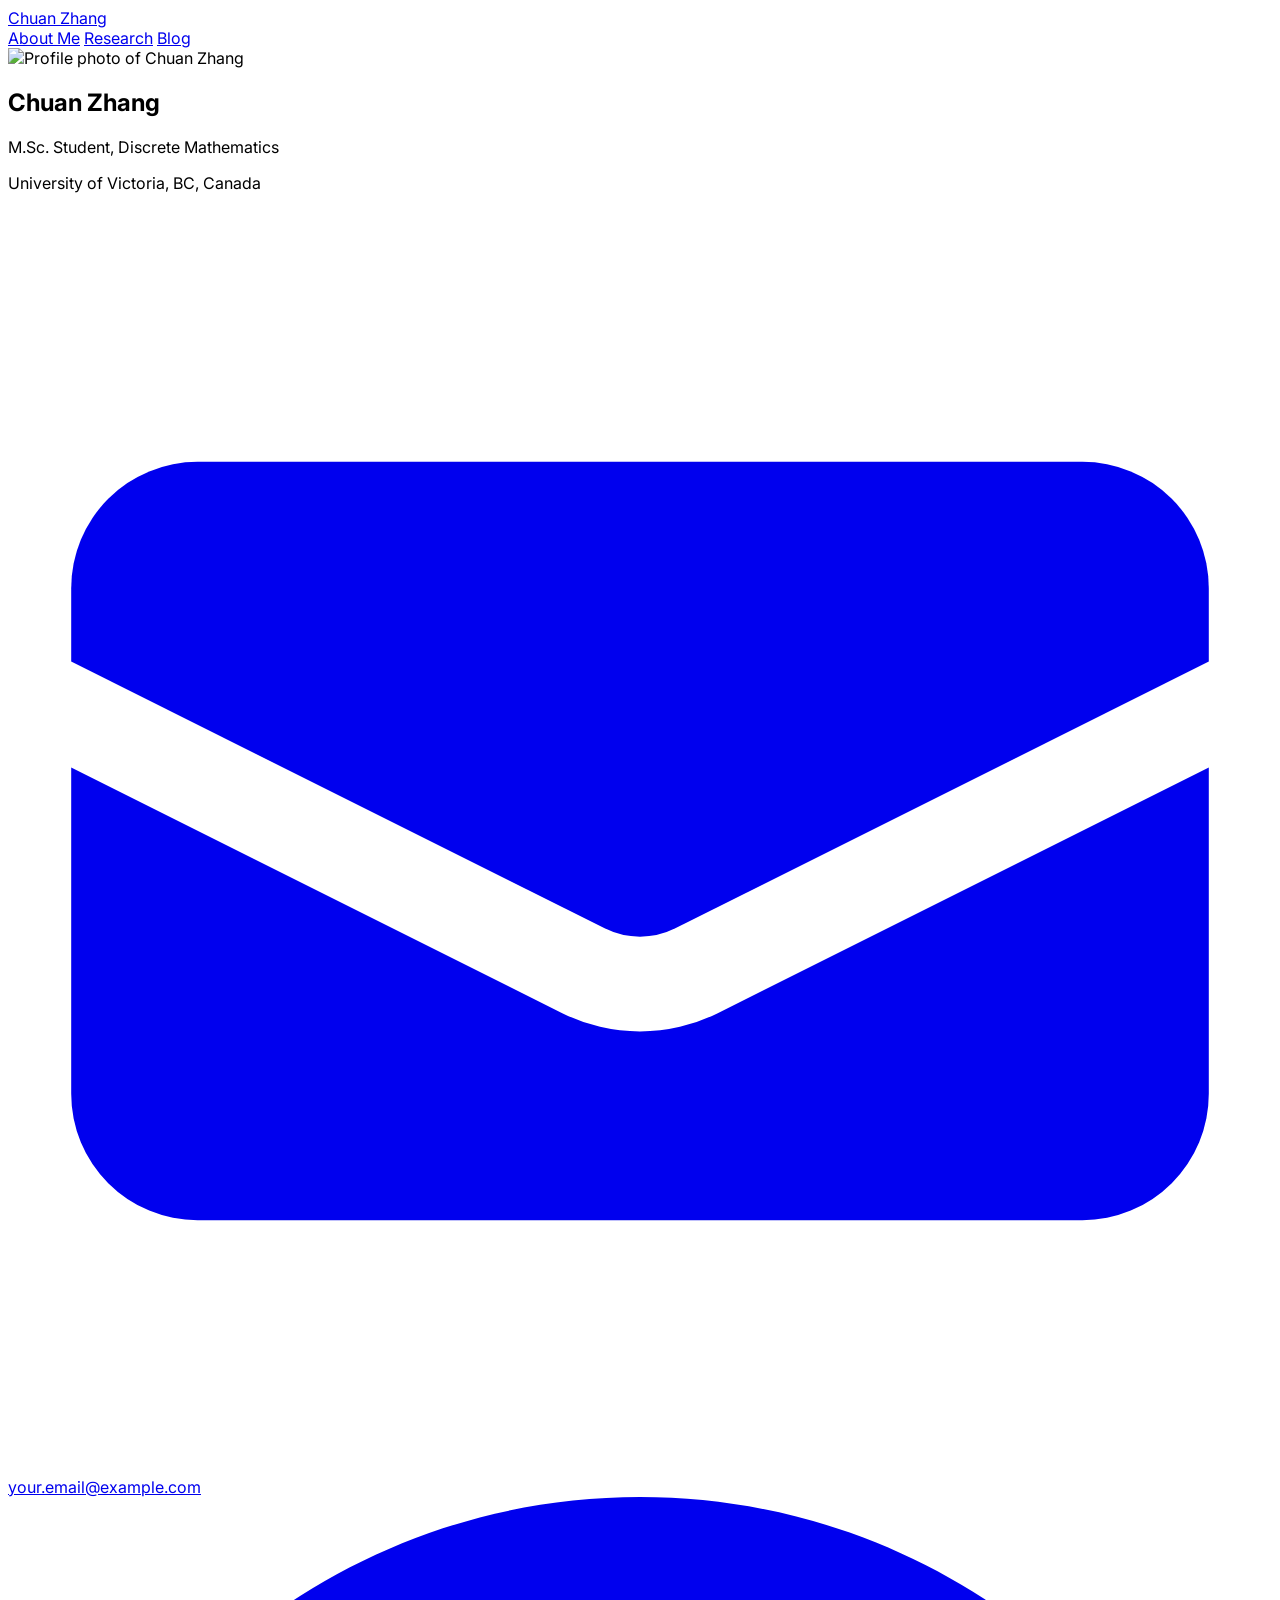
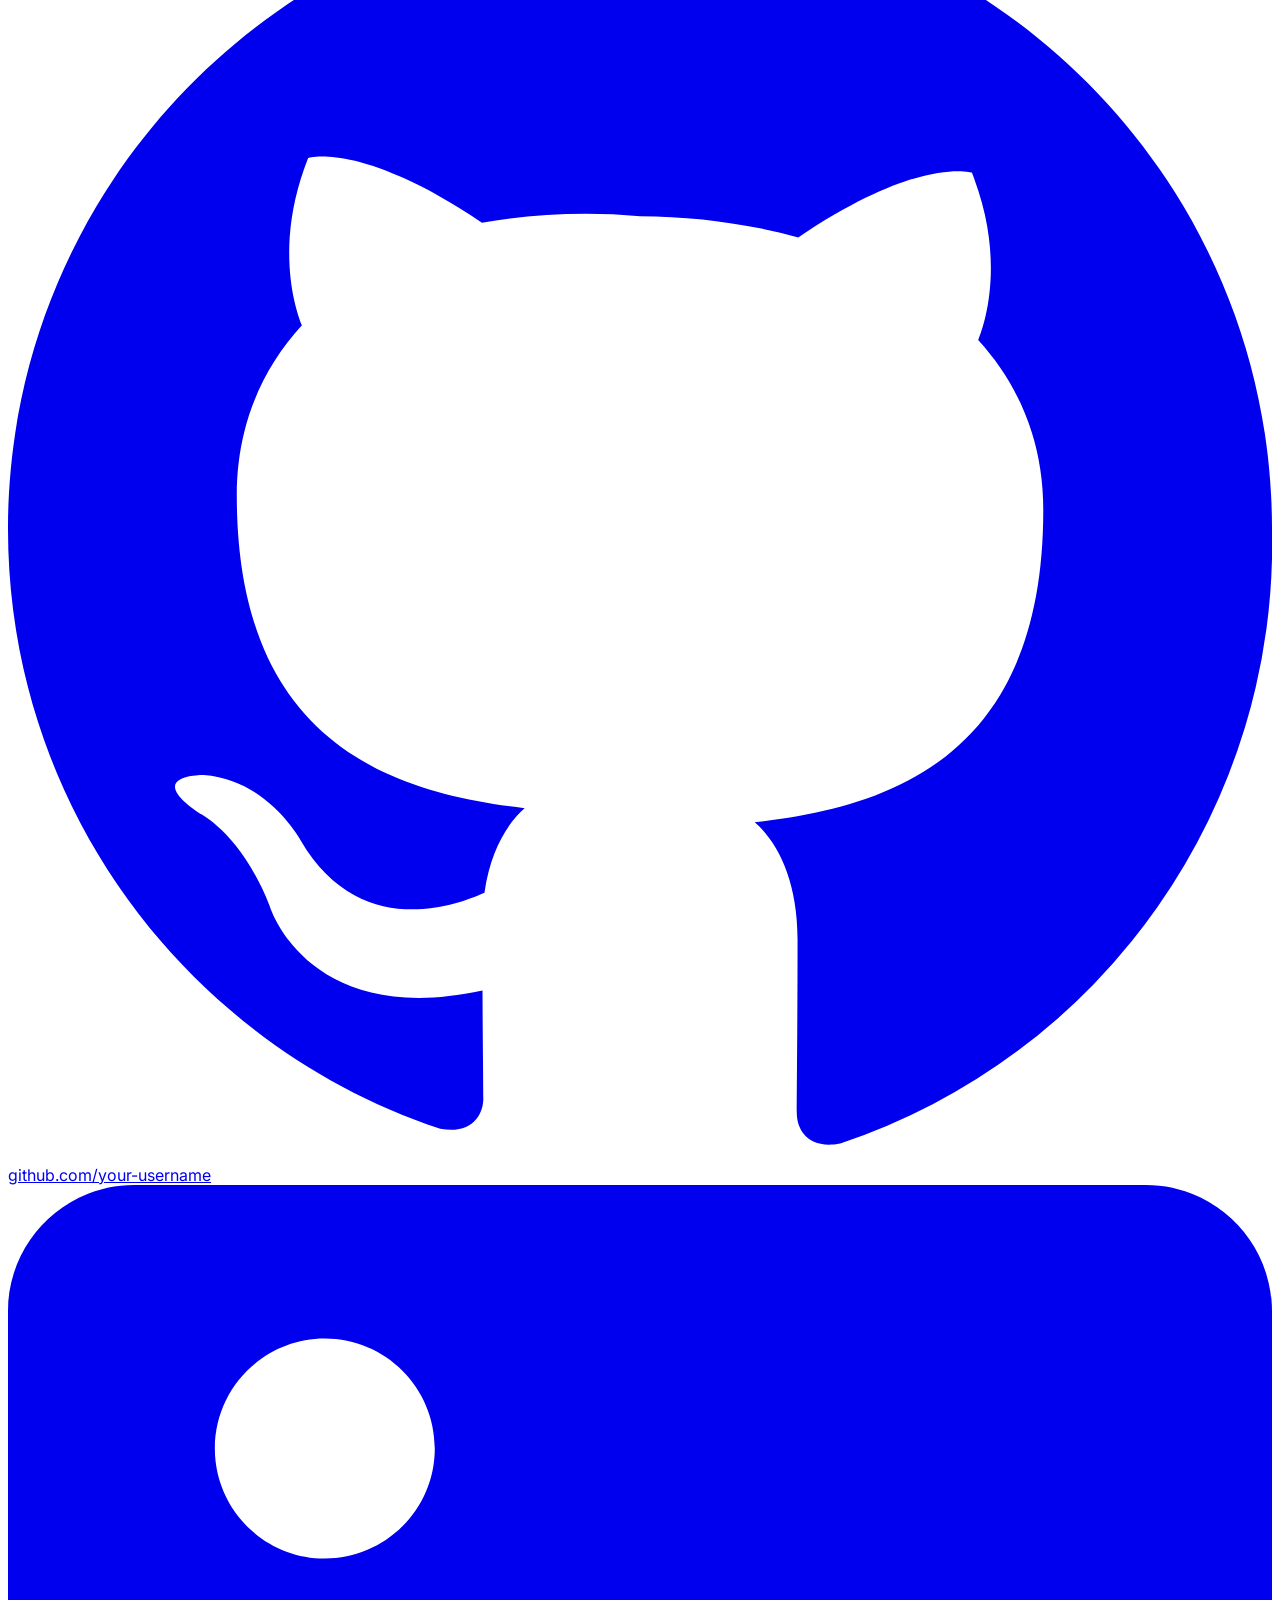
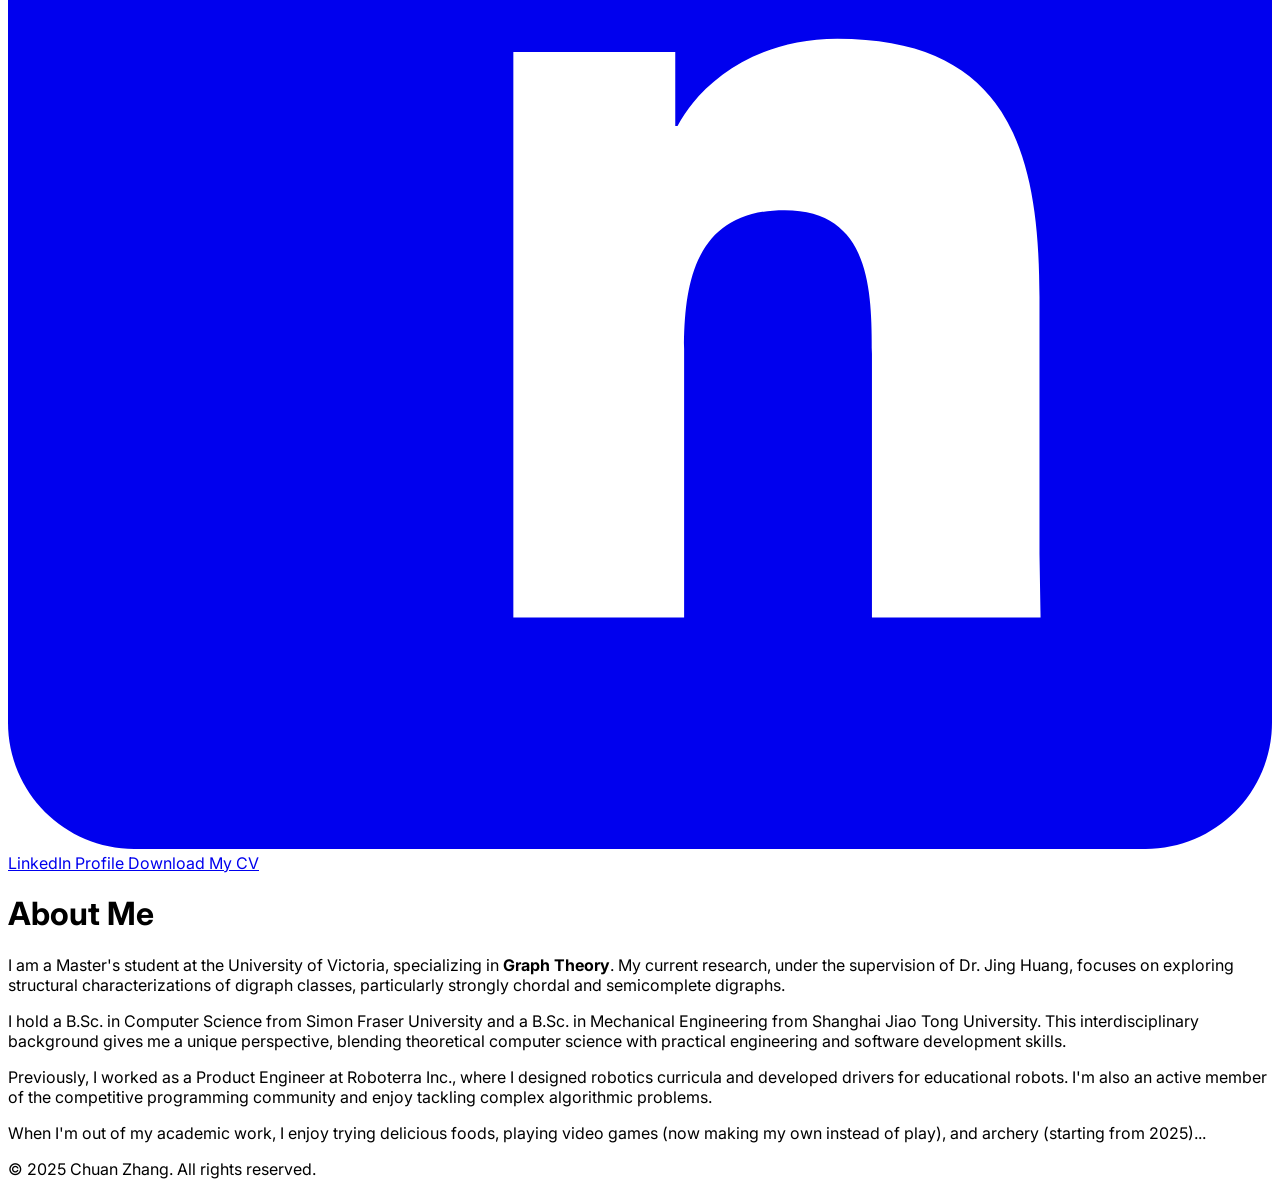
==== index.html @ bf32e19a "modifications" ====
<!DOCTYPE html>
<html lang="en" class="scroll-smooth">
<head>
    <meta charset="UTF-8">
    <meta name="viewport" content="width=device-width, initial-scale=1.0">
    <title>Chuan Zhang - Home</title>
    <script src="https://cdn.tailwindcss.com"></script>
    <link href="https://fonts.googleapis.com/css2?family=Inter:wght@400;500;700&display=swap" rel="stylesheet">
    <style>
        body { font-family: 'Inter', sans-serif; }
    </style>
</head>
<body class="bg-gray-50 text-gray-800">

    <!-- Navigation Bar -->
    <nav class="bg-white/70 backdrop-blur-md sticky top-0 z-50 border-b border-gray-200">
        <div class="max-w-5xl mx-auto px-4 sm:px-6 lg:px-8">
            <div class="flex justify-between items-center h-16">
                <!-- Logo / Name -->
                <div class="flex-shrink-0">
                    <a href="index.html" class="text-2xl font-bold text-gray-900">Chuan Zhang</a>
                </div>
                
                <!-- Desktop Navigation Links -->
                <div class="hidden sm:flex sm:items-center sm:space-x-8">
                    <a href="index.html" class="text-blue-600 border-b-2 border-blue-600 px-1 pt-1 text-sm font-medium" aria-current="page">About Me</a>
                    <a href="research.html" class="text-gray-500 hover:border-gray-300 hover:text-gray-700 border-transparent border-b-2 px-1 pt-1 text-sm font-medium">Research</a>
                    <a href="blog.html" class="text-gray-500 hover:border-gray-300 hover:text-gray-700 border-transparent border-b-2 px-1 pt-1 text-sm font-medium">Blog</a>
                </div>
                
                <!-- Mobile Menu Button (Optional, for simplicity we can hide it) -->
                <!-- <div class="sm:hidden"> ... </div> -->
            </div>
        </div>
    </nav>

    <!-- Main Content -->
    <div class="max-w-5xl mx-auto p-4 sm:p-6 lg:p-8">
        <div class="bg-white shadow-xl rounded-2xl overflow-hidden">
            <div class="md:flex">
                <!-- Left Column: Profile Picture and Contact -->
                <div class="md:w-1/3 bg-gray-50 p-8 border-b md:border-b-0 md:border-r border-gray-200">
                    <div class="flex flex-col items-center text-center">
                        <!-- Profile Image -->
                        <img class_name="rounded-full h-48 w-48 object-cover shadow-md" 
                             src="https://placehold.co/200x200/E2E8F0/A0AEC0?text=Your\nPhoto" 
                             alt="Profile photo of Chuan Zhang">
                        
                        <h2 class="mt-6 text-2xl font-bold text-gray-900">Chuan Zhang</h2>
                        <p class="mt-2 text-sm text-gray-600">M.Sc. Student, Discrete Mathematics</p>
                        <p class="mt-1 text-sm text-gray-500">University of Victoria, BC, Canada</p>

                        <!-- Contact Links with Icons -->
                        <div class="mt-8 space-y-4 w-full">
                            <!-- Email -->
                            <a href="mailto:your.email@example.com" class="group flex items-center justify-center text-sm font-medium text-gray-700 hover:text-blue-600">
                                <svg class="w-5 h-5 text-gray-400 group-hover:text-blue-500 mr-2" xmlns="http://www.w3.org/2000/svg" viewBox="0 0 20 20" fill="currentColor">
                                    <path d="M3 4a2 2 0 00-2 2v1.161l8.441 4.221a1.25 1.25 0 001.118 0L19 7.161V6a2 2 0 00-2-2H3z" />
                                    <path d="M19 8.839l-7.77 3.885a2.75 2.75 0 01-2.46 0L1 8.839V14a2 2 0 002 2h14a2 2 0 002-2V8.839z" />
                                </svg>
                                <span>your.email@example.com</span>
                            </a>
                            <!-- GitHub -->
                            <a href="https://github.com/your-username" target="_blank" rel="noopener noreferrer" class="group flex items-center justify-center text-sm font-medium text-gray-700 hover:text-gray-900">
                                <svg class="w-5 h-5 text-gray-400 group-hover:text-gray-800 mr-2" xmlns="http://www.w3.org/2000/svg" viewBox="0 0 20 20" fill="currentColor">
                                  <path fill-rule="evenodd" d="M10 0C4.477 0 0 4.477 0 10c0 4.418 2.865 8.165 6.839 9.49.5.092.682-.217.682-.483 0-.237-.009-.868-.013-1.703-2.782.605-3.369-1.343-3.369-1.343-.454-1.155-1.11-1.462-1.11-1.462-.908-.62.069-.608.069-.608 1.003.07 1.531 1.032 1.531 1.032.892 1.53 2.341 1.088 2.91.832.092-.647.35-1.088.636-1.338-2.22-.253-4.555-1.11-4.555-4.951 0-1.093.39-1.988 1.031-2.688-.103-.253-.446-1.272.098-2.65 0 0 .84-.27 2.75 1.026A9.564 9.564 0 0110 5.05c.85.004 1.705.115 2.504.337 1.909-1.296 2.747-1.026 2.747-1.026.546 1.378.202 2.398.1 2.65.64.7 1.03 1.595 1.03 2.688 0 3.85-2.339 4.695-4.566 4.942.359.308.678.92.678 1.853 0 1.338-.012 2.419-.012 2.747 0 .268.18.58.688.482A10.001 10.001 0 0020 10c0-5.523-4.477-10-10-10z" clip-rule="evenodd" />
                                </svg>
                                <span>github.com/your-username</span>
                            </a>
                            <!-- LinkedIn -->
                            <a href="https://linkedin.com/in/your-profile" target="_blank" rel="noopener noreferrer" class="group flex items-center justify-center text-sm font-medium text-gray-700 hover:text-blue-700">
                                <svg class="w-5 h-5 text-gray-400 group-hover:text-blue-600 mr-2" xmlns="http://www.w3.org/2000/svg" viewBox="0 0 20 20" fill="currentColor">
                                  <path d="M16.338 16.338H13.67V12.16c0-.99-.018-2.268-1.38-2.268-1.38 0-1.592 1.078-1.592 2.196v4.25H7.996V7.39h2.562v1.17h.036c.355-.675 1.227-1.38 2.527-1.38 2.7 0 3.2 1.778 3.2 4.09v4.068zM5.013 5.91c-.96 0-1.74-.78-1.74-1.74s.78-1.74 1.74-1.74 1.74.78 1.74 1.74-.78 1.74-1.74 1.74zM6.338 7.39H3.688v8.948h2.65V7.39zM18 0H2C.895 0 0 .895 0 2v16c0 1.105.895 2 2 2h16c1.105 0 2-.895 2-2V2c0-1.105-.895-2-2-2z" />
                                </svg>
                                <span>LinkedIn Profile</span>
                            </a>

                            <!-- CV Download Button -->
                            <a href="Zhang_Chuan_CV.pdf" download="Zhang_Chuan_CV.pdf" class="!mt-10 inline-block w-full text-center px-6 py-3 border border-transparent text-sm font-medium rounded-lg text-white bg-blue-600 hover:bg-blue-700 shadow-sm focus:outline-none focus:ring-2 focus:ring-offset-2 focus:ring-blue-500">
                                Download My CV
                            </a>
                        </div>
                    </div>
                </div>

                <!-- Right Column: About Me -->
                <div class="md:w-2/3 p-8">
                    <h1 class="text-3xl font-bold tracking-tight text-gray-900">About Me</h1>
                    <p class="mt-6 text-base text-gray-700 leading-relaxed">
                        I am a Master's student at the University of Victoria, specializing in <b>Graph Theory</b>. My current research, under the supervision of Dr. Jing Huang, focuses on exploring structural characterizations of digraph classes, particularly strongly chordal and semicomplete digraphs.
                    </p>
                    <p class="mt-4 text-base text-gray-700 leading-relaxed">
                        I hold a B.Sc. in Computer Science from Simon Fraser University and a B.Sc. in Mechanical Engineering from Shanghai Jiao Tong University. This interdisciplinary background gives me a unique perspective, blending theoretical computer science with practical engineering and software development skills.
                    </p>
                    <p class="mt-4 text-base text-gray-700 leading-relaxed">
                        Previously, I worked as a Product Engineer at Roboterra Inc., where I designed robotics curricula and developed drivers for educational robots. I'm also an active member of the competitive programming community and enjoy tackling complex algorithmic problems.
                    </p>
                    <p class="mt-4 text-base text-gray-700 leading-relaxed">
                        When I'm out of my academic work, I enjoy trying delicious foods, playing video games (now making my own instead of play), and archery (starting from 2025)...
                    </p>
                </div>
            </div>
        </div>
    </div>

    <!-- Footer -->
    <footer class="mt-12 pb-12">
        <div class="max-w-5xl mx-auto px-4 sm:px-6 lg:px-8 text-center">
            <p class="text-sm text-gray-500">
                &copy; 2025 Chuan Zhang. All rights reserved.
            </p>
        </div>
    </footer>

</body>
</html>
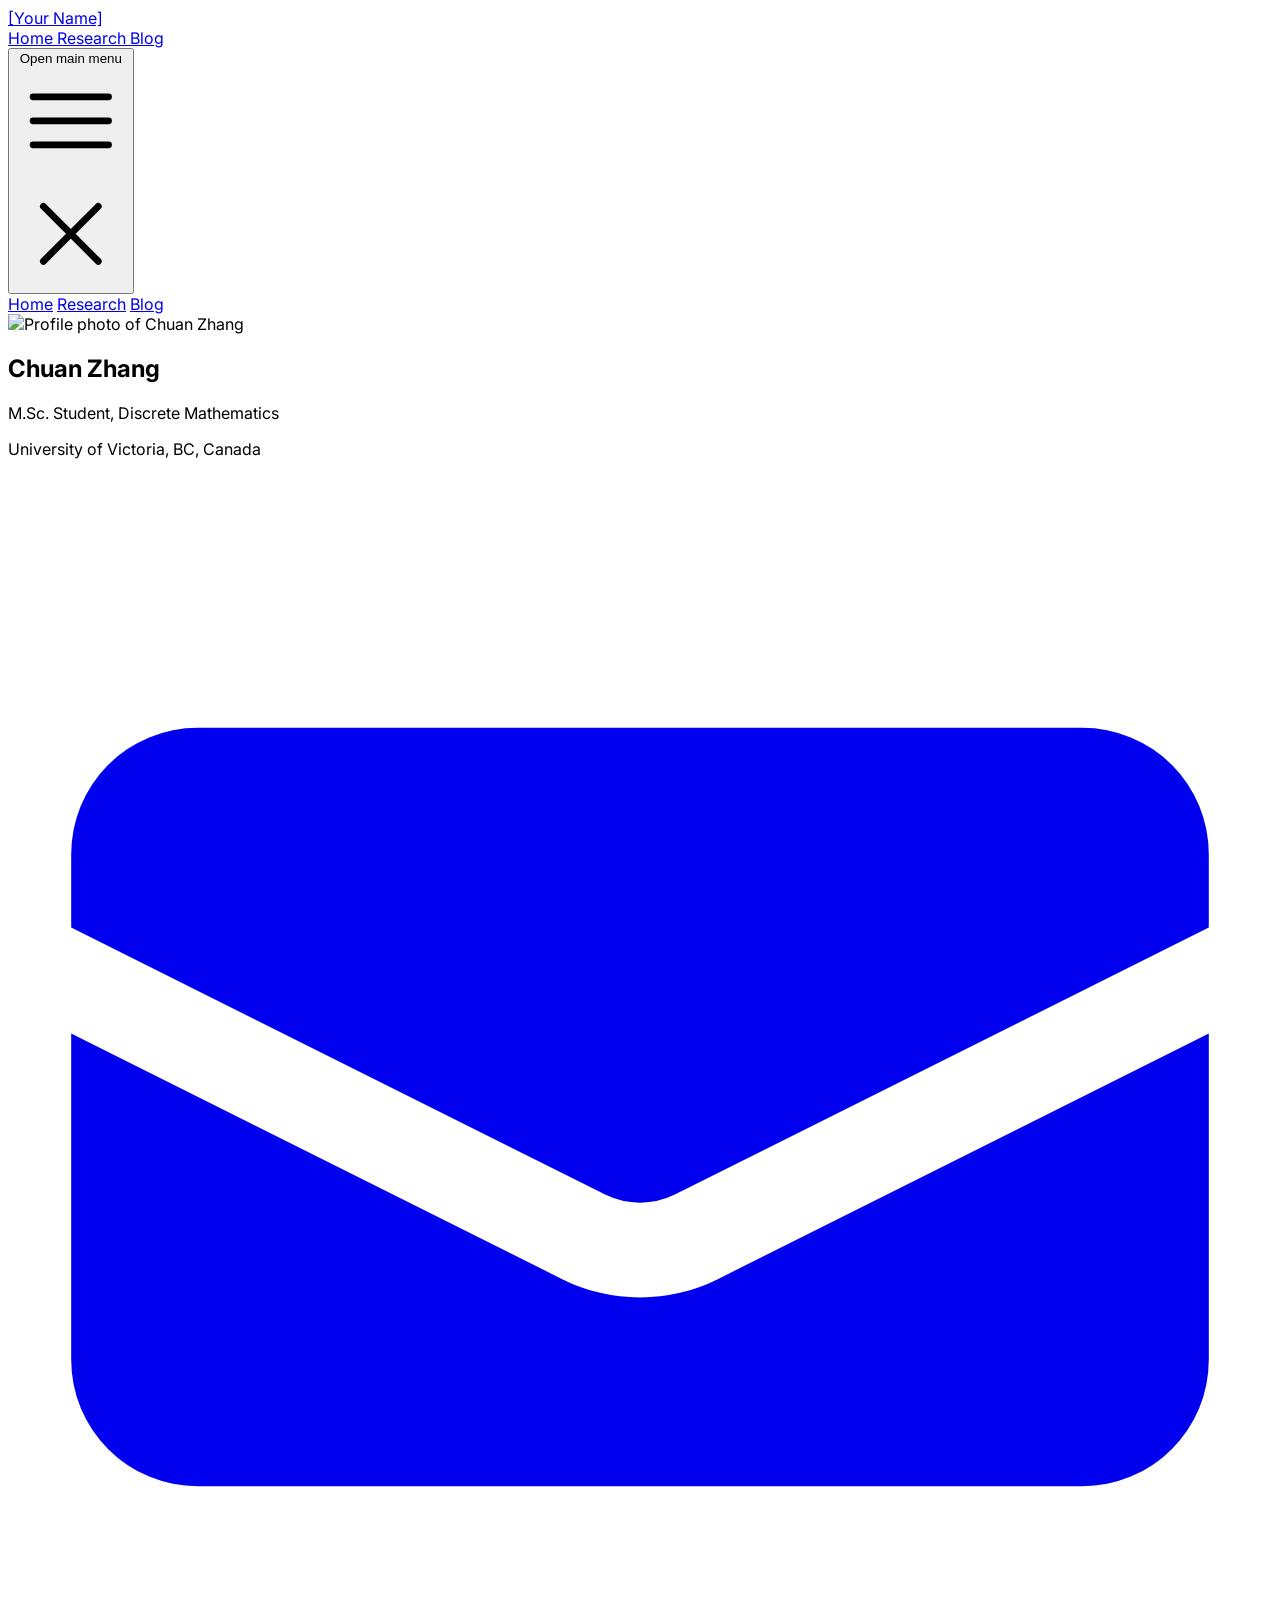
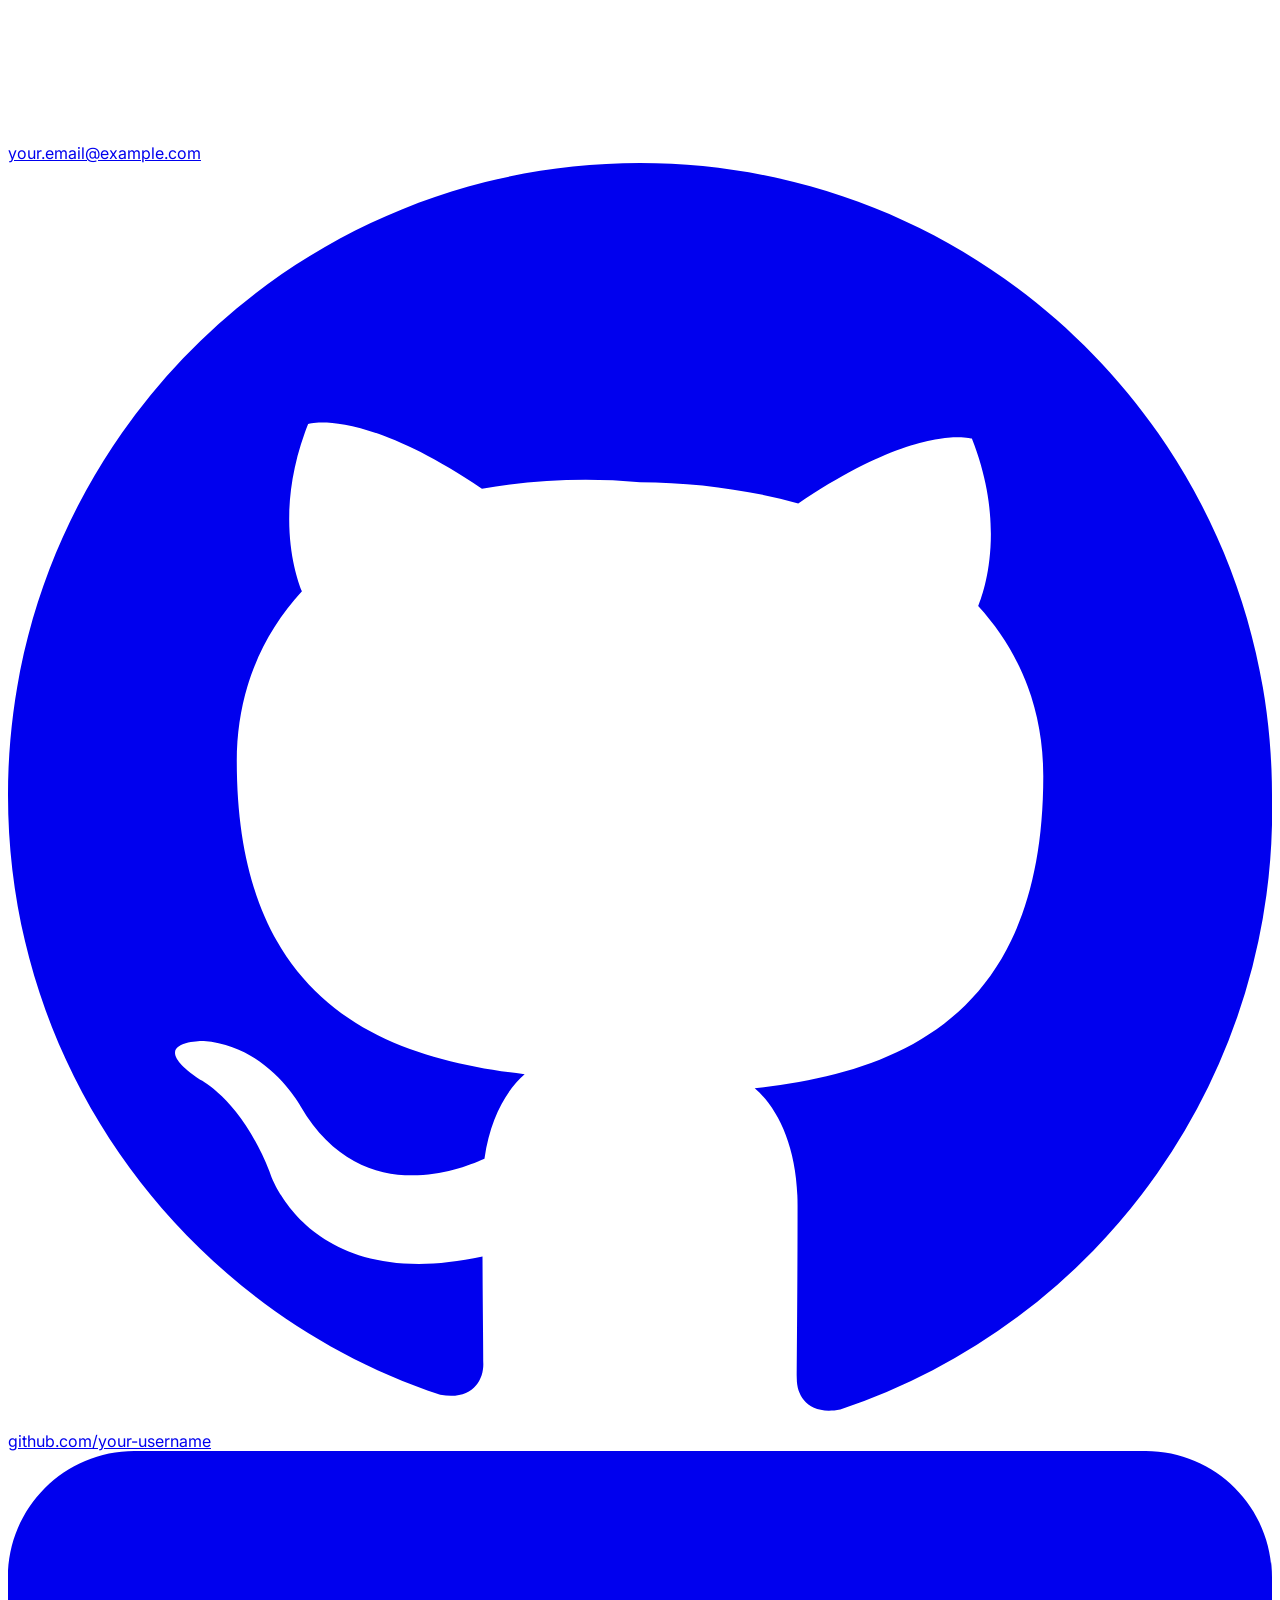
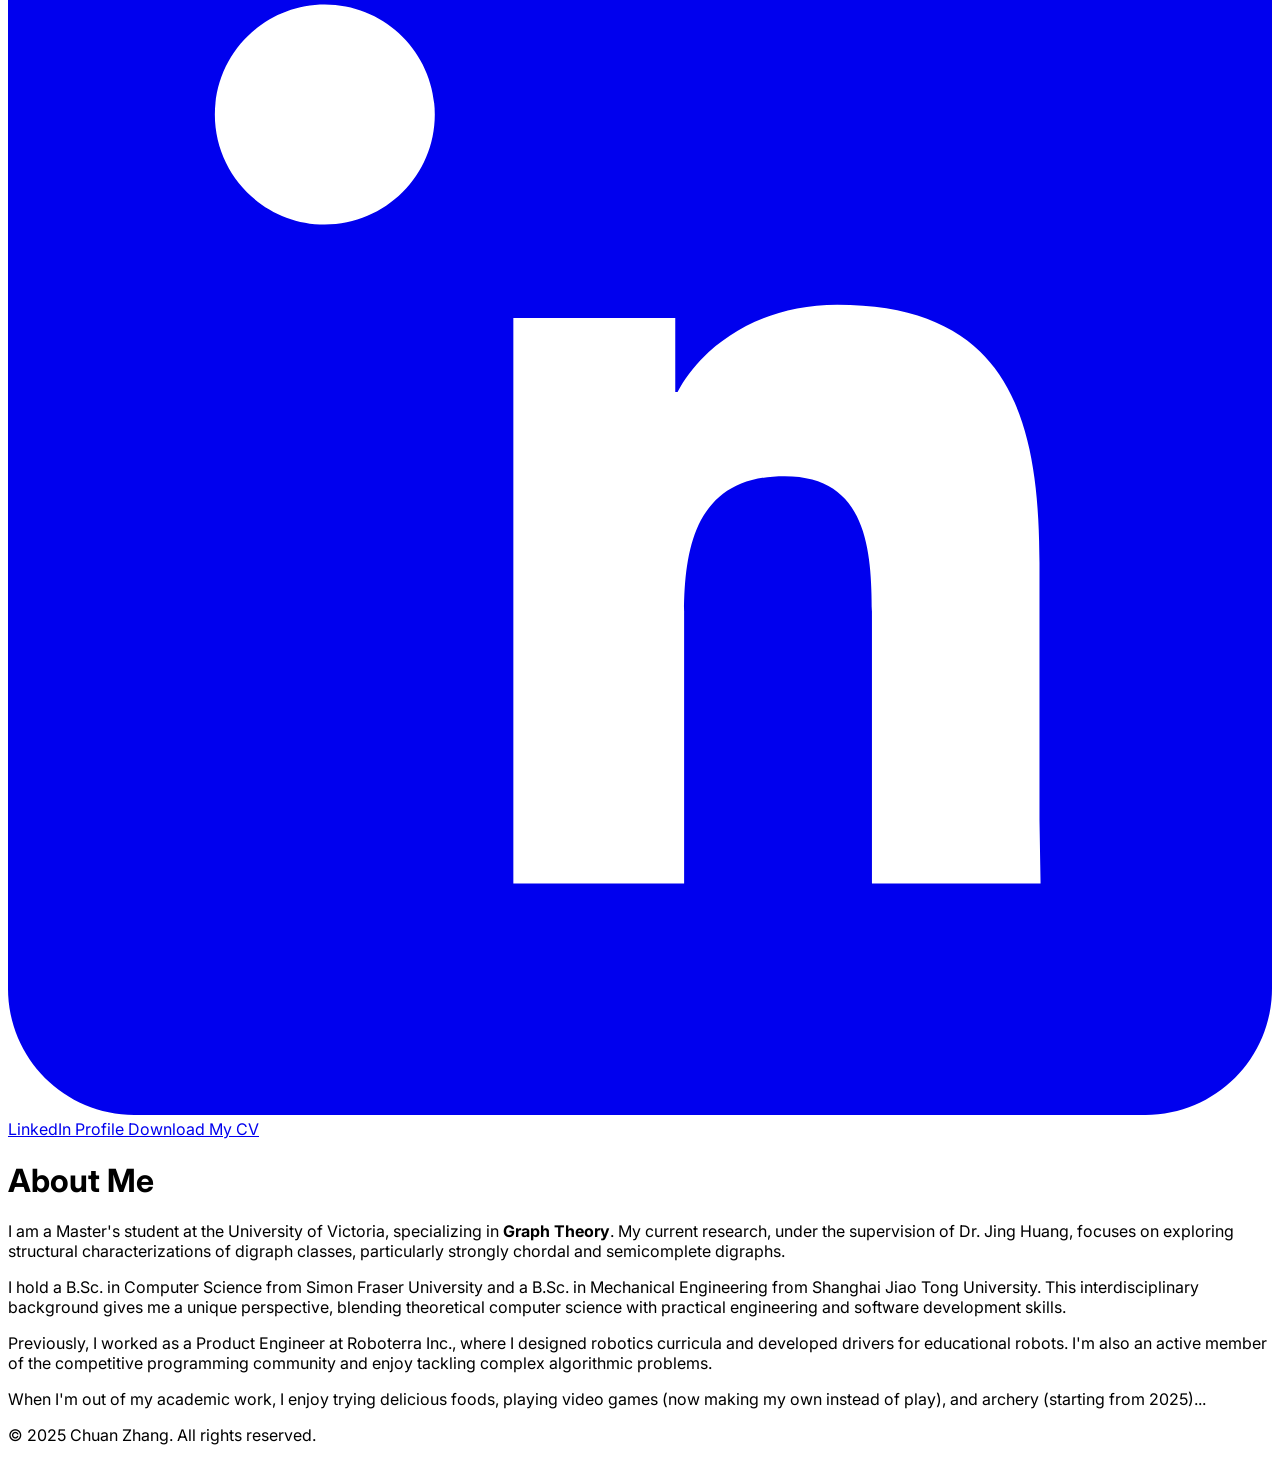
==== commit 62a1d45a: "Supporting mobil." ====
--- a/index.html
+++ b/index.html
@@ -12,105 +12,155 @@
 </head>
 <body class="bg-gray-50 text-gray-800">
 
-    <!-- Navigation Bar -->
-    <nav class="bg-white/70 backdrop-blur-md sticky top-0 z-50 border-b border-gray-200">
-        <div class="max-w-5xl mx-auto px-4 sm:px-6 lg:px-8">
-            <div class="flex justify-between items-center h-16">
-                <!-- Logo / Name -->
-                <div class="flex-shrink-0">
-                    <a href="index.html" class="text-2xl font-bold text-gray-900">Chuan Zhang</a>
+    <div class="flex flex-col min-h-screen">
+        <!-- 导航栏 Navigation Bar -->
+        <nav class="bg-white/90 backdrop-blur-md shadow-sm fixed w-full z-10">
+            <div class="max-w-5xl mx-auto px-4 sm:px-6 lg:px-8">
+                <div class="flex justify-between h-16">
+                    <!-- Left: Brand -->
+                    <div class="flex-shrink-0 flex items-center">
+                        <a href="index.html" class="text-2xl font-bold text-gray-900">[Your Name]</a>
+                    </div>
+                    
+                    <!-- Right: Desktop Links (Hidden on small screens) -->
+                    <div class="hidden sm:ml-6 sm:flex sm:space-x-8">
+                        <a href="index.html" class="inline-flex items-center px-1 pt-1 border-b-2 border-indigo-500 text-sm font-medium text-gray-900">
+                            Home
+                        </a>
+                        <a href="research.html" class="inline-flex items-center px-1 pt-1 border-b-2 border-transparent text-sm font-medium text-gray-500 hover:text-gray-700 hover:border-gray-300">
+                            Research
+                        </a>
+                        <a href="blog.html" class="inline-flex items-center px-1 pt-1 border-b-2 border-transparent text-sm font-medium text-gray-500 hover:text-gray-700 hover:border-gray-300">
+                            Blog
+                        </a>
+                    </div>
+                    
+                    <!-- Right: Mobile Hamburger Button (Visible on small screens) -->
+                    <div class="sm:hidden flex items-center">
+                        <button id="mobile-menu-button" type="button" class="inline-flex items-center justify-center p-2 rounded-md text-gray-400 hover:text-gray-500 hover:bg-gray-100 focus:outline-none focus:ring-2 focus:ring-inset focus:ring-indigo-500" aria-controls="mobile-menu" aria-expanded="false">
+                            <span class="sr-only">Open main menu</span>
+                            <!-- Icon when menu is closed (Hamburger) -->
+                            <svg id="icon-open" class="block h-6 w-6" xmlns="http://www.w3.org/2000/svg" fill="none" viewBox="0 0 24 24" stroke-width="1.5" stroke="currentColor">
+                                <path stroke-linecap="round" stroke-linejoin="round" d="M3.75 6.75h16.5M3.75 12h16.5m-16.5 5.25h16.5" />
+                            </svg>
+                            <!-- Icon when menu is open (X) -->
+                            <svg id="icon-close" class="hidden h-6 w-6" xmlns="http://www.w3.org/2000/svg" fill="none" viewBox="0 0 24 24" stroke-width="1.5" stroke="currentColor">
+                                <path stroke-linecap="round" stroke-linejoin="round" d="M6 18L18 6M6 6l12 12" />
+                            </svg>
+                        </button>
+                    </div>
                 </div>
-                
-                <!-- Desktop Navigation Links -->
-                <div class="hidden sm:flex sm:items-center sm:space-x-8">
-                    <a href="index.html" class="text-blue-600 border-b-2 border-blue-600 px-1 pt-1 text-sm font-medium" aria-current="page">About Me</a>
-                    <a href="research.html" class="text-gray-500 hover:border-gray-300 hover:text-gray-700 border-transparent border-b-2 px-1 pt-1 text-sm font-medium">Research</a>
-                    <a href="blog.html" class="text-gray-500 hover:border-gray-300 hover:text-gray-700 border-transparent border-b-2 px-1 pt-1 text-sm font-medium">Blog</a>
+            </div>
+
+            <!-- Mobile Menu Dropdown (Hidden by default) -->
+            <div id="mobile-menu" class="hidden sm:hidden">
+                <div class="pt-2 pb-3 space-y-1 px-2">
+                    <a href="index.html" class="block px-3 py-2 rounded-md text-base font-medium bg-indigo-50 border-indigo-500 text-indigo-700">Home</a>
+                    <a href="research.html" class="block px-3 py-2 rounded-md text-base font-medium text-gray-600 hover:bg-gray-50 hover:border-gray-300 hover:text-gray-800">Research</a>
+                    <a href="blog.html" class="block px-3 py-2 rounded-md text-base font-medium text-gray-600 hover:bg-gray-50 hover:border-gray-300 hover:text-gray-800">Blog</a>
                 </div>
-                
-                <!-- Mobile Menu Button (Optional, for simplicity we can hide it) -->
-                <!-- <div class="sm:hidden"> ... </div> -->
             </div>
-        </div>
-    </nav>
+        </nav>
 
-    <!-- Main Content -->
-    <div class="max-w-5xl mx-auto p-4 sm:p-6 lg:p-8">
-        <div class="bg-white shadow-xl rounded-2xl overflow-hidden">
-            <div class="md:flex">
-                <!-- Left Column: Profile Picture and Contact -->
-                <div class="md:w-1/3 bg-gray-50 p-8 border-b md:border-b-0 md:border-r border-gray-200">
-                    <div class="flex flex-col items-center text-center">
-                        <!-- Profile Image -->
-                        <img class_name="rounded-full h-48 w-48 object-cover shadow-md" 
-                             src="https://placehold.co/200x200/E2E8F0/A0AEC0?text=Your\nPhoto" 
-                             alt="Profile photo of Chuan Zhang">
-                        
-                        <h2 class="mt-6 text-2xl font-bold text-gray-900">Chuan Zhang</h2>
-                        <p class="mt-2 text-sm text-gray-600">M.Sc. Student, Discrete Mathematics</p>
-                        <p class="mt-1 text-sm text-gray-500">University of Victoria, BC, Canada</p>
+        <!-- 页面内容 Page Content -->
+        <main class="flex-grow pt-24"> <!-- pt-16 (nav height) + pt-8 (spacing) -->
+            <div class="max-w-5xl mx-auto px-4 sm:px-6 lg:px-8">
 
-                        <!-- Contact Links with Icons -->
-                        <div class="mt-8 space-y-4 w-full">
-                            <!-- Email -->
-                            <a href="mailto:your.email@example.com" class="group flex items-center justify-center text-sm font-medium text-gray-700 hover:text-blue-600">
-                                <svg class="w-5 h-5 text-gray-400 group-hover:text-blue-500 mr-2" xmlns="http://www.w3.org/2000/svg" viewBox="0 0 20 20" fill="currentColor">
-                                    <path d="M3 4a2 2 0 00-2 2v1.161l8.441 4.221a1.25 1.25 0 001.118 0L19 7.161V6a2 2 0 00-2-2H3z" />
-                                    <path d="M19 8.839l-7.77 3.885a2.75 2.75 0 01-2.46 0L1 8.839V14a2 2 0 002 2h14a2 2 0 002-2V8.839z" />
-                                </svg>
-                                <span>your.email@example.com</span>
-                            </a>
-                            <!-- GitHub -->
-                            <a href="https://github.com/your-username" target="_blank" rel="noopener noreferrer" class="group flex items-center justify-center text-sm font-medium text-gray-700 hover:text-gray-900">
-                                <svg class="w-5 h-5 text-gray-400 group-hover:text-gray-800 mr-2" xmlns="http://www.w3.org/2000/svg" viewBox="0 0 20 20" fill="currentColor">
-                                  <path fill-rule="evenodd" d="M10 0C4.477 0 0 4.477 0 10c0 4.418 2.865 8.165 6.839 9.49.5.092.682-.217.682-.483 0-.237-.009-.868-.013-1.703-2.782.605-3.369-1.343-3.369-1.343-.454-1.155-1.11-1.462-1.11-1.462-.908-.62.069-.608.069-.608 1.003.07 1.531 1.032 1.531 1.032.892 1.53 2.341 1.088 2.91.832.092-.647.35-1.088.636-1.338-2.22-.253-4.555-1.11-4.555-4.951 0-1.093.39-1.988 1.031-2.688-.103-.253-.446-1.272.098-2.65 0 0 .84-.27 2.75 1.026A9.564 9.564 0 0110 5.05c.85.004 1.705.115 2.504.337 1.909-1.296 2.747-1.026 2.747-1.026.546 1.378.202 2.398.1 2.65.64.7 1.03 1.595 1.03 2.688 0 3.85-2.339 4.695-4.566 4.942.359.308.678.92.678 1.853 0 1.338-.012 2.419-.012 2.747 0 .268.18.58.688.482A10.001 10.001 0 0020 10c0-5.523-4.477-10-10-10z" clip-rule="evenodd" />
-                                </svg>
-                                <span>github.com/your-username</span>
-                            </a>
-                            <!-- LinkedIn -->
-                            <a href="https://linkedin.com/in/your-profile" target="_blank" rel="noopener noreferrer" class="group flex items-center justify-center text-sm font-medium text-gray-700 hover:text-blue-700">
-                                <svg class="w-5 h-5 text-gray-400 group-hover:text-blue-600 mr-2" xmlns="http://www.w3.org/2000/svg" viewBox="0 0 20 20" fill="currentColor">
-                                  <path d="M16.338 16.338H13.67V12.16c0-.99-.018-2.268-1.38-2.268-1.38 0-1.592 1.078-1.592 2.196v4.25H7.996V7.39h2.562v1.17h.036c.355-.675 1.227-1.38 2.527-1.38 2.7 0 3.2 1.778 3.2 4.09v4.068zM5.013 5.91c-.96 0-1.74-.78-1.74-1.74s.78-1.74 1.74-1.74 1.74.78 1.74 1.74-.78 1.74-1.74 1.74zM6.338 7.39H3.688v8.948h2.65V7.39zM18 0H2C.895 0 0 .895 0 2v16c0 1.105.895 2 2 2h16c1.105 0 2-.895 2-2V2c0-1.105-.895-2-2-2z" />
-                                </svg>
-                                <span>LinkedIn Profile</span>
-                            </a>
+                <div class="bg-white shadow-xl rounded-2xl overflow-hidden">
+                    <div class="md:flex">
+                        <!-- Left Column: Profile Picture and Contact -->
+                        <div class="md:w-1/3 bg-gray-50 p-8 border-b md:border-b-0 md:border-r border-gray-200">
+                            <div class="flex flex-col items-center text-center">
+                                <!-- Profile Image -->
+                                <img class_name="rounded-full h-48 w-48 object-cover shadow-md" 
+                                    src="https://placehold.co/200x200/E2E8F0/A0AEC0?text=Your\nPhoto" 
+                                    alt="Profile photo of Chuan Zhang">
+                                
+                                <h2 class="mt-6 text-2xl font-bold text-gray-900">Chuan Zhang</h2>
+                                <p class="mt-2 text-sm text-gray-600">M.Sc. Student, Discrete Mathematics</p>
+                                <p class="mt-1 text-sm text-gray-500">University of Victoria, BC, Canada</p>
 
-                            <!-- CV Download Button -->
-                            <a href="Zhang_Chuan_CV.pdf" download="Zhang_Chuan_CV.pdf" class="!mt-10 inline-block w-full text-center px-6 py-3 border border-transparent text-sm font-medium rounded-lg text-white bg-blue-600 hover:bg-blue-700 shadow-sm focus:outline-none focus:ring-2 focus:ring-offset-2 focus:ring-blue-500">
-                                Download My CV
-                            </a>
+                                <!-- Contact Links with Icons -->
+                                <div class="mt-8 space-y-4 w-full">
+                                    <!-- Email -->
+                                    <a href="mailto:your.email@example.com" class="group flex items-center justify-center text-sm font-medium text-gray-700 hover:text-blue-600">
+                                        <svg class="w-5 h-5 text-gray-400 group-hover:text-blue-500 mr-2" xmlns="http://www.w3.org/2000/svg" viewBox="0 0 20 20" fill="currentColor">
+                                            <path d="M3 4a2 2 0 00-2 2v1.161l8.441 4.221a1.25 1.25 0 001.118 0L19 7.161V6a2 2 0 00-2-2H3z" />
+                                            <path d="M19 8.839l-7.77 3.885a2.75 2.75 0 01-2.46 0L1 8.839V14a2 2 0 002 2h14a2 2 0 002-2V8.839z" />
+                                        </svg>
+                                        <span>your.email@example.com</span>
+                                    </a>
+                                    <!-- GitHub -->
+                                    <a href="https://github.com/your-username" target="_blank" rel="noopener noreferrer" class="group flex items-center justify-center text-sm font-medium text-gray-700 hover:text-gray-900">
+                                        <svg class="w-5 h-5 text-gray-400 group-hover:text-gray-800 mr-2" xmlns="http://www.w3.org/2000/svg" viewBox="0 0 20 20" fill="currentColor">
+                                        <path fill-rule="evenodd" d="M10 0C4.477 0 0 4.477 0 10c0 4.418 2.865 8.165 6.839 9.49.5.092.682-.217.682-.483 0-.237-.009-.868-.013-1.703-2.782.605-3.369-1.343-3.369-1.343-.454-1.155-1.11-1.462-1.11-1.462-.908-.62.069-.608.069-.608 1.003.07 1.531 1.032 1.531 1.032.892 1.53 2.341 1.088 2.91.832.092-.647.35-1.088.636-1.338-2.22-.253-4.555-1.11-4.555-4.951 0-1.093.39-1.988 1.031-2.688-.103-.253-.446-1.272.098-2.65 0 0 .84-.27 2.75 1.026A9.564 9.564 0 0110 5.05c.85.004 1.705.115 2.504.337 1.909-1.296 2.747-1.026 2.747-1.026.546 1.378.202 2.398.1 2.65.64.7 1.03 1.595 1.03 2.688 0 3.85-2.339 4.695-4.566 4.942.359.308.678.92.678 1.853 0 1.338-.012 2.419-.012 2.747 0 .268.18.58.688.482A10.001 10.001 0 0020 10c0-5.523-4.477-10-10-10z" clip-rule="evenodd" />
+                                        </svg>
+                                        <span>github.com/your-username</span>
+                                    </a>
+                                    <!-- LinkedIn -->
+                                    <a href="https://linkedin.com/in/your-profile" target="_blank" rel="noopener noreferrer" class="group flex items-center justify-center text-sm font-medium text-gray-700 hover:text-blue-700">
+                                        <svg class="w-5 h-5 text-gray-400 group-hover:text-blue-600 mr-2" xmlns="http://www.w3.org/2000/svg" viewBox="0 0 20 20" fill="currentColor">
+                                        <path d="M16.338 16.338H13.67V12.16c0-.99-.018-2.268-1.38-2.268-1.38 0-1.592 1.078-1.592 2.196v4.25H7.996V7.39h2.562v1.17h.036c.355-.675 1.227-1.38 2.527-1.38 2.7 0 3.2 1.778 3.2 4.09v4.068zM5.013 5.91c-.96 0-1.74-.78-1.74-1.74s.78-1.74 1.74-1.74 1.74.78 1.74 1.74-.78 1.74-1.74 1.74zM6.338 7.39H3.688v8.948h2.65V7.39zM18 0H2C.895 0 0 .895 0 2v16c0 1.105.895 2 2 2h16c1.105 0 2-.895 2-2V2c0-1.105-.895-2-2-2z" />
+                                        </svg>
+                                        <span>LinkedIn Profile</span>
+                                    </a>
+
+                                    <!-- CV Download Button -->
+                                    <a href="Zhang_Chuan_CV.pdf" download="Zhang_Chuan_CV.pdf" class="!mt-10 inline-block w-full text-center px-6 py-3 border border-transparent text-sm font-medium rounded-lg text-white bg-blue-600 hover:bg-blue-700 shadow-sm focus:outline-none focus:ring-2 focus:ring-offset-2 focus:ring-blue-500">
+                                        Download My CV
+                                    </a>
+                                </div>
+                            </div>
+                        </div>
+
+                        <!-- Right Column: About Me -->
+                        <div class="md:w-2/3 p-8">
+                            <h1 class="text-3xl font-bold tracking-tight text-gray-900">About Me</h1>
+                            <p class="mt-6 text-base text-gray-700 leading-relaxed">
+                                I am a Master's student at the University of Victoria, specializing in <b>Graph Theory</b>. My current research, under the supervision of Dr. Jing Huang, focuses on exploring structural characterizations of digraph classes, particularly strongly chordal and semicomplete digraphs.
+                            </p>
+                            <p class="mt-4 text-base text-gray-700 leading-relaxed">
+                                I hold a B.Sc. in Computer Science from Simon Fraser University and a B.Sc. in Mechanical Engineering from Shanghai Jiao Tong University. This interdisciplinary background gives me a unique perspective, blending theoretical computer science with practical engineering and software development skills.
+                            </p>
+                            <p class="mt-4 text-base text-gray-700 leading-relaxed">
+                                Previously, I worked as a Product Engineer at Roboterra Inc., where I designed robotics curricula and developed drivers for educational robots. I'm also an active member of the competitive programming community and enjoy tackling complex algorithmic problems.
+                            </p>
+                            <p class="mt-4 text-base text-gray-700 leading-relaxed">
+                                When I'm out of my academic work, I enjoy trying delicious foods, playing video games (now making my own instead of play), and archery (starting from 2025)...
+                            </p>
                         </div>
                     </div>
                 </div>
+            </div>
+        </main>
 
-                <!-- Right Column: About Me -->
-                <div class="md:w-2/3 p-8">
-                    <h1 class="text-3xl font-bold tracking-tight text-gray-900">About Me</h1>
-                    <p class="mt-6 text-base text-gray-700 leading-relaxed">
-                        I am a Master's student at the University of Victoria, specializing in <b>Graph Theory</b>. My current research, under the supervision of Dr. Jing Huang, focuses on exploring structural characterizations of digraph classes, particularly strongly chordal and semicomplete digraphs.
-                    </p>
-                    <p class="mt-4 text-base text-gray-700 leading-relaxed">
-                        I hold a B.Sc. in Computer Science from Simon Fraser University and a B.Sc. in Mechanical Engineering from Shanghai Jiao Tong University. This interdisciplinary background gives me a unique perspective, blending theoretical computer science with practical engineering and software development skills.
-                    </p>
-                    <p class="mt-4 text-base text-gray-700 leading-relaxed">
-                        Previously, I worked as a Product Engineer at Roboterra Inc., where I designed robotics curricula and developed drivers for educational robots. I'm also an active member of the competitive programming community and enjoy tackling complex algorithmic problems.
-                    </p>
-                    <p class="mt-4 text-base text-gray-700 leading-relaxed">
-                        When I'm out of my academic work, I enjoy trying delicious foods, playing video games (now making my own instead of play), and archery (starting from 2025)...
-                    </p>
-                </div>
+        <!-- 页脚 Footer -->
+        <footer class="bg-white border-t border-gray-200 mt-16">
+            <div class="max-w-5xl mx-auto px-4 sm:px-6 lg:px-8 text-center">
+                <p class="text-sm text-gray-500">
+                    &copy; 2025 Chuan Zhang. All rights reserved.
+                </p>
             </div>
-        </div>
+        </footer>
     </div>
 
-    <!-- Footer -->
-    <footer class="mt-12 pb-12">
-        <div class="max-w-5xl mx-auto px-4 sm:px-6 lg:px-8 text-center">
-            <p class="text-sm text-gray-500">
-                &copy; 2025 Chuan Zhang. All rights reserved.
-            </p>
-        </div>
-    </footer>
+    <!-- JavaScript for Mobile Menu Toggle -->
+    <script>
+        document.addEventListener('DOMContentLoaded', () => {
+            const menuButton = document.getElementById('mobile-menu-button');
+            const mobileMenu = document.getElementById('mobile-menu');
+            const iconOpen = document.getElementById('icon-open');
+            const iconClose = document.getElementById('icon-close');
+
+            menuButton.addEventListener('click', () => {
+                const isExpanded = menuButton.getAttribute('aria-expanded') === 'true';
+                menuButton.setAttribute('aria-expanded', !isExpanded);
+                mobileMenu.classList.toggle('hidden');
+                iconOpen.classList.toggle('hidden');
+                iconClose.classList.toggle('hidden');
+            });
+        });
+    </script>
 
 </body>
 </html>
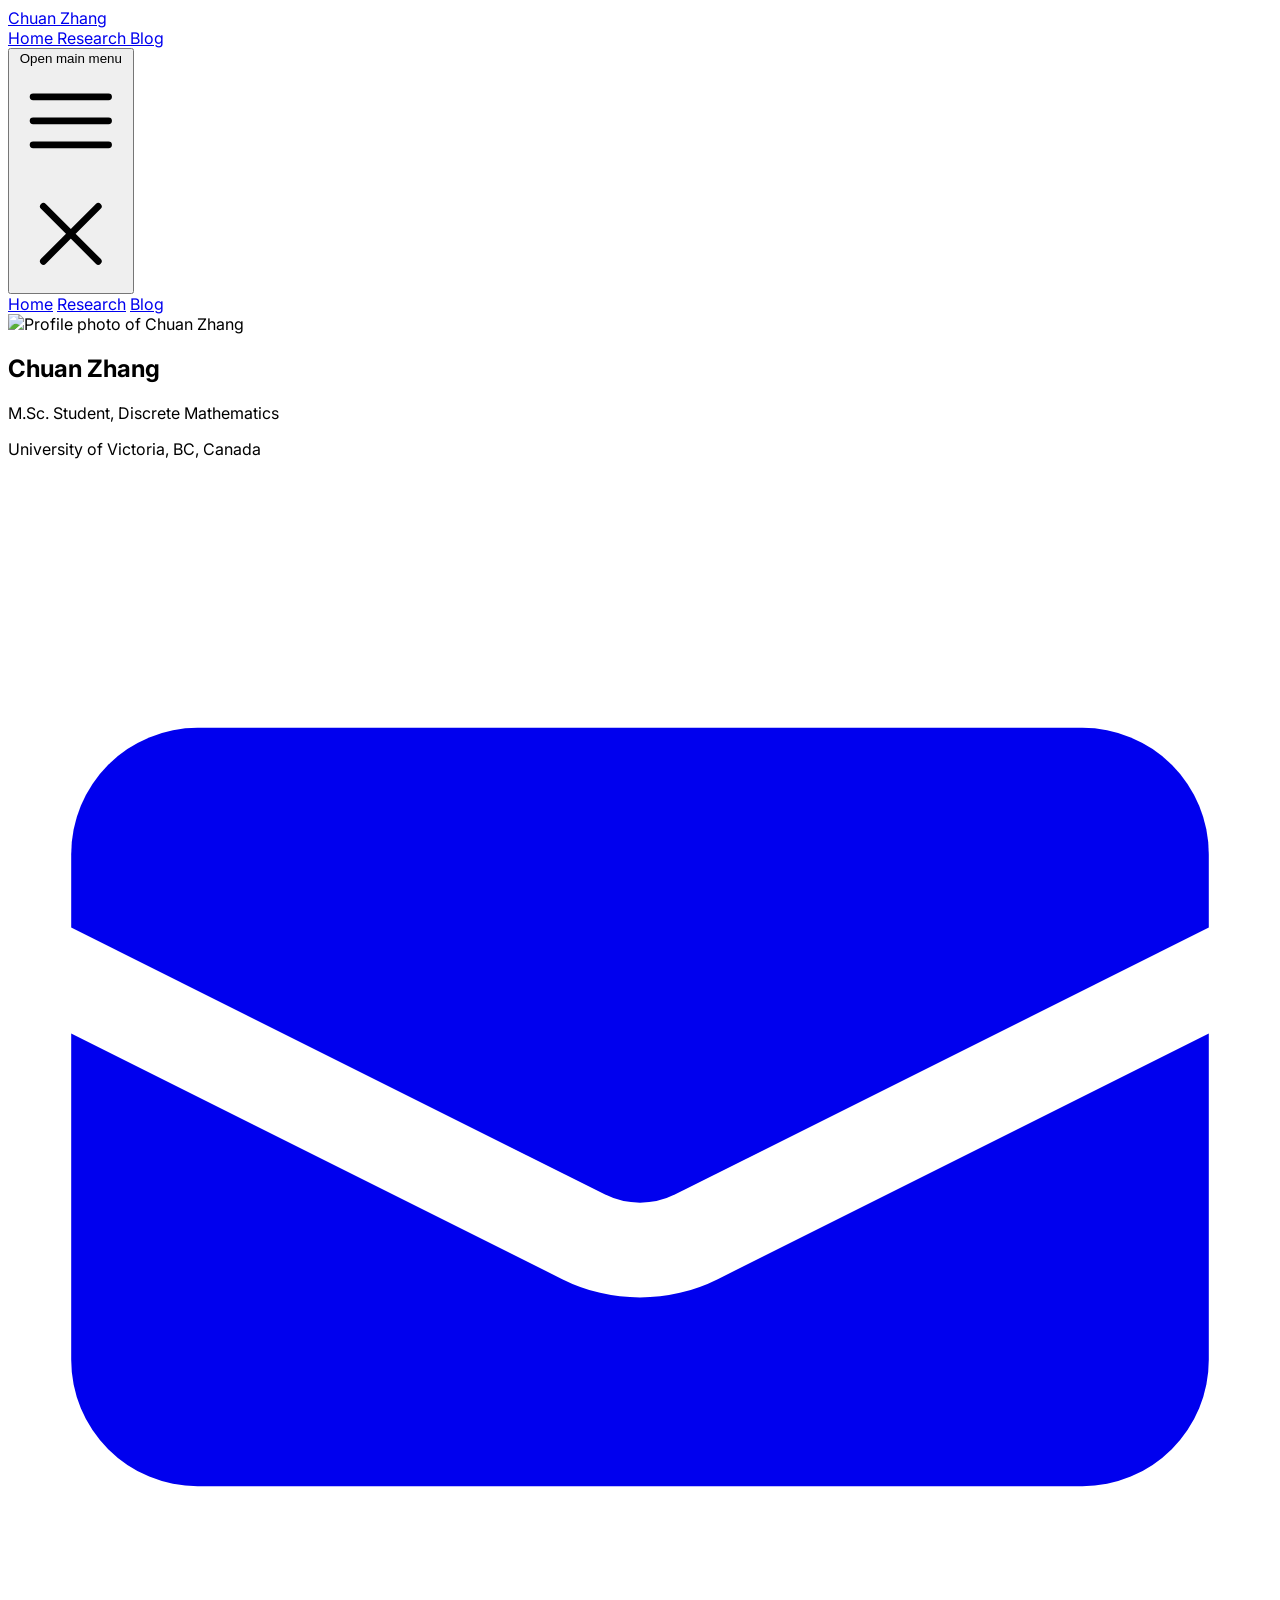
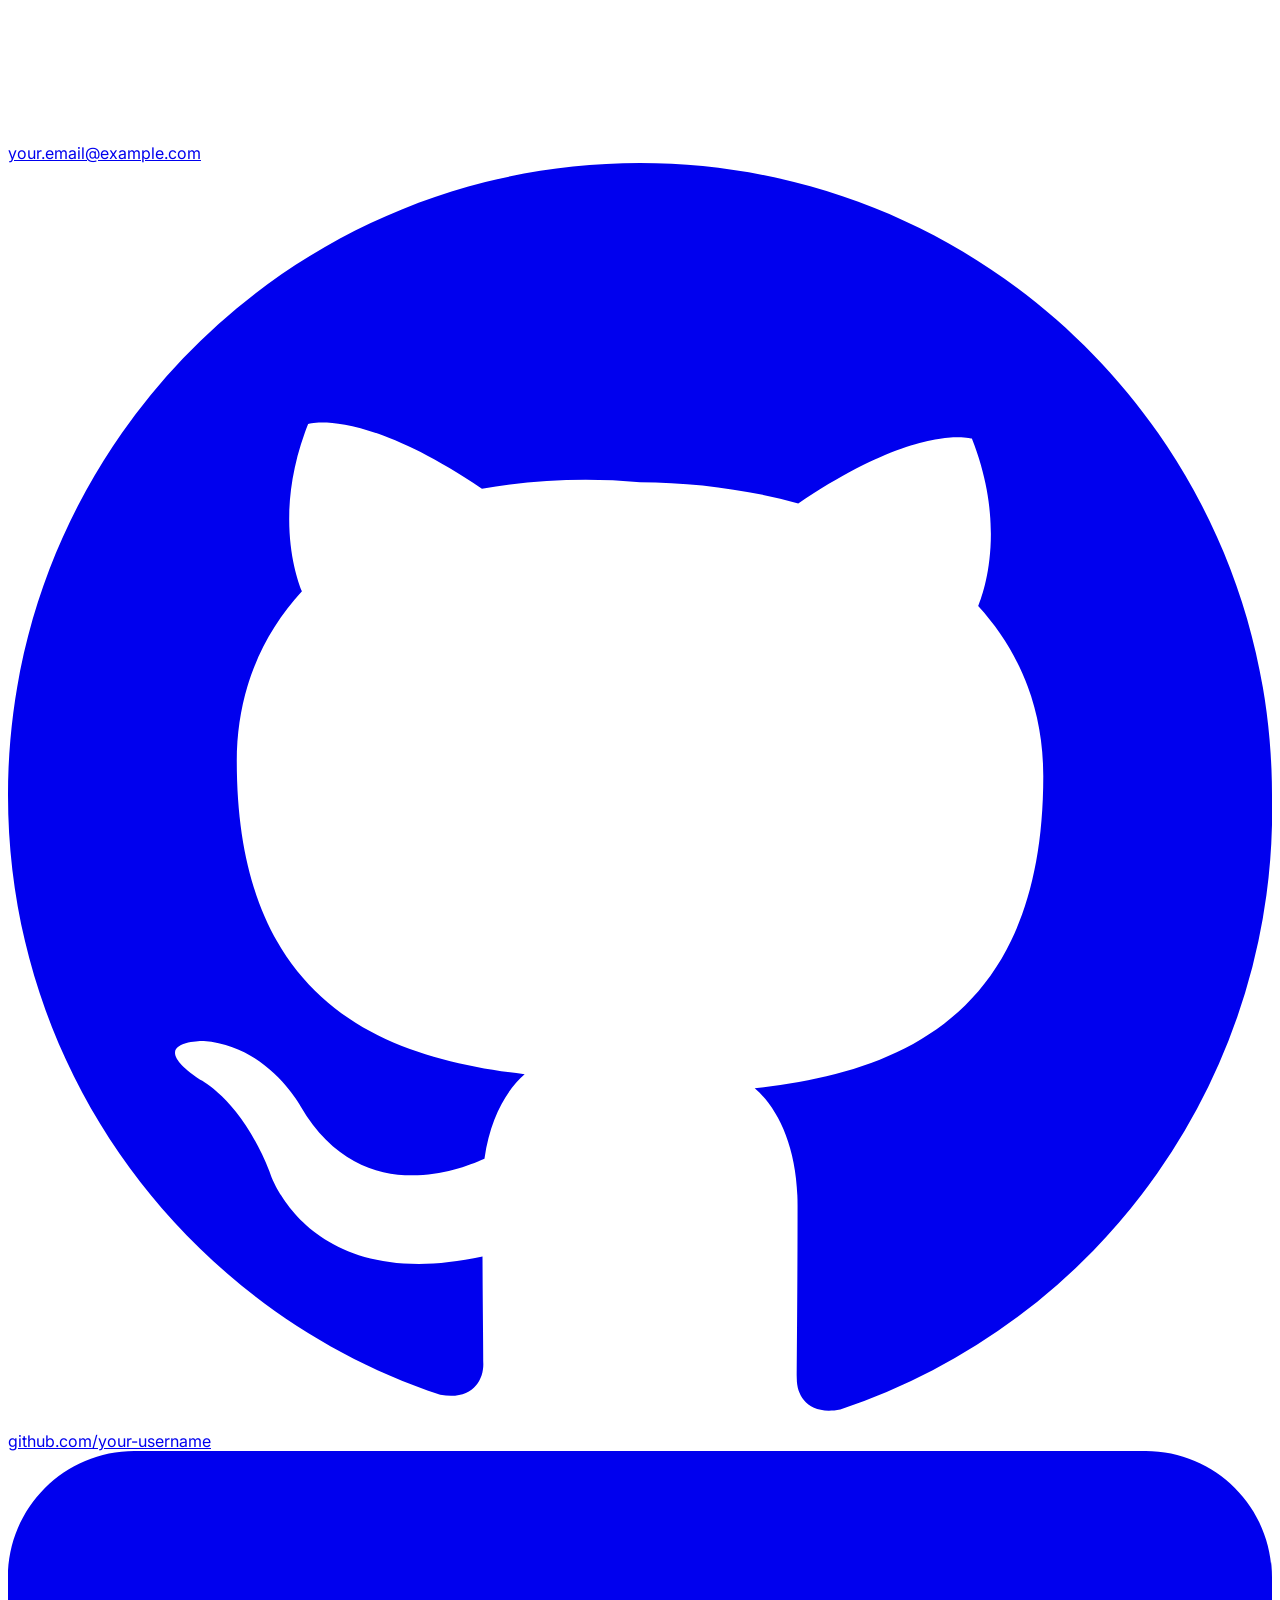
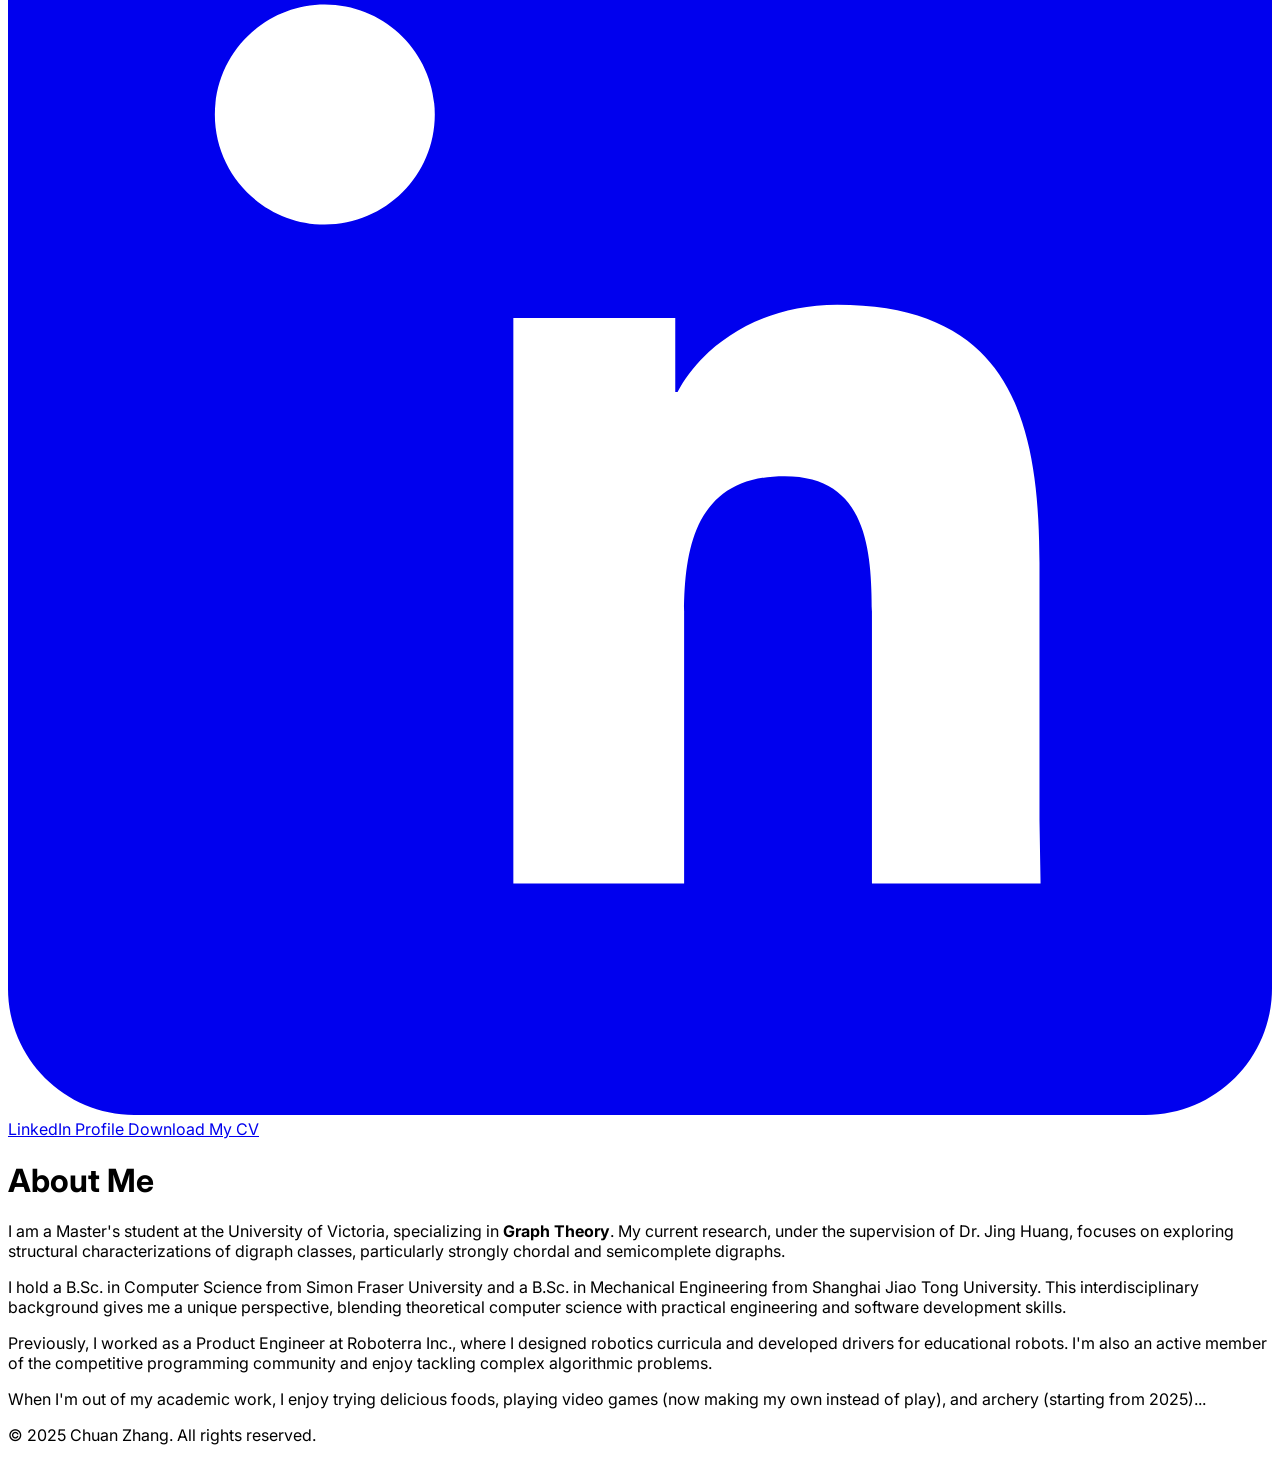
==== commit c2925fec: "Bug fix" ====
--- a/index.html
+++ b/index.html
@@ -19,7 +19,7 @@
                 <div class="flex justify-between h-16">
                     <!-- Left: Brand -->
                     <div class="flex-shrink-0 flex items-center">
-                        <a href="index.html" class="text-2xl font-bold text-gray-900">[Your Name]</a>
+                        <a href="index.html" class="text-2xl font-bold text-gray-900">Chuan Zhang</a>
                     </div>
                     
                     <!-- Right: Desktop Links (Hidden on small screens) -->
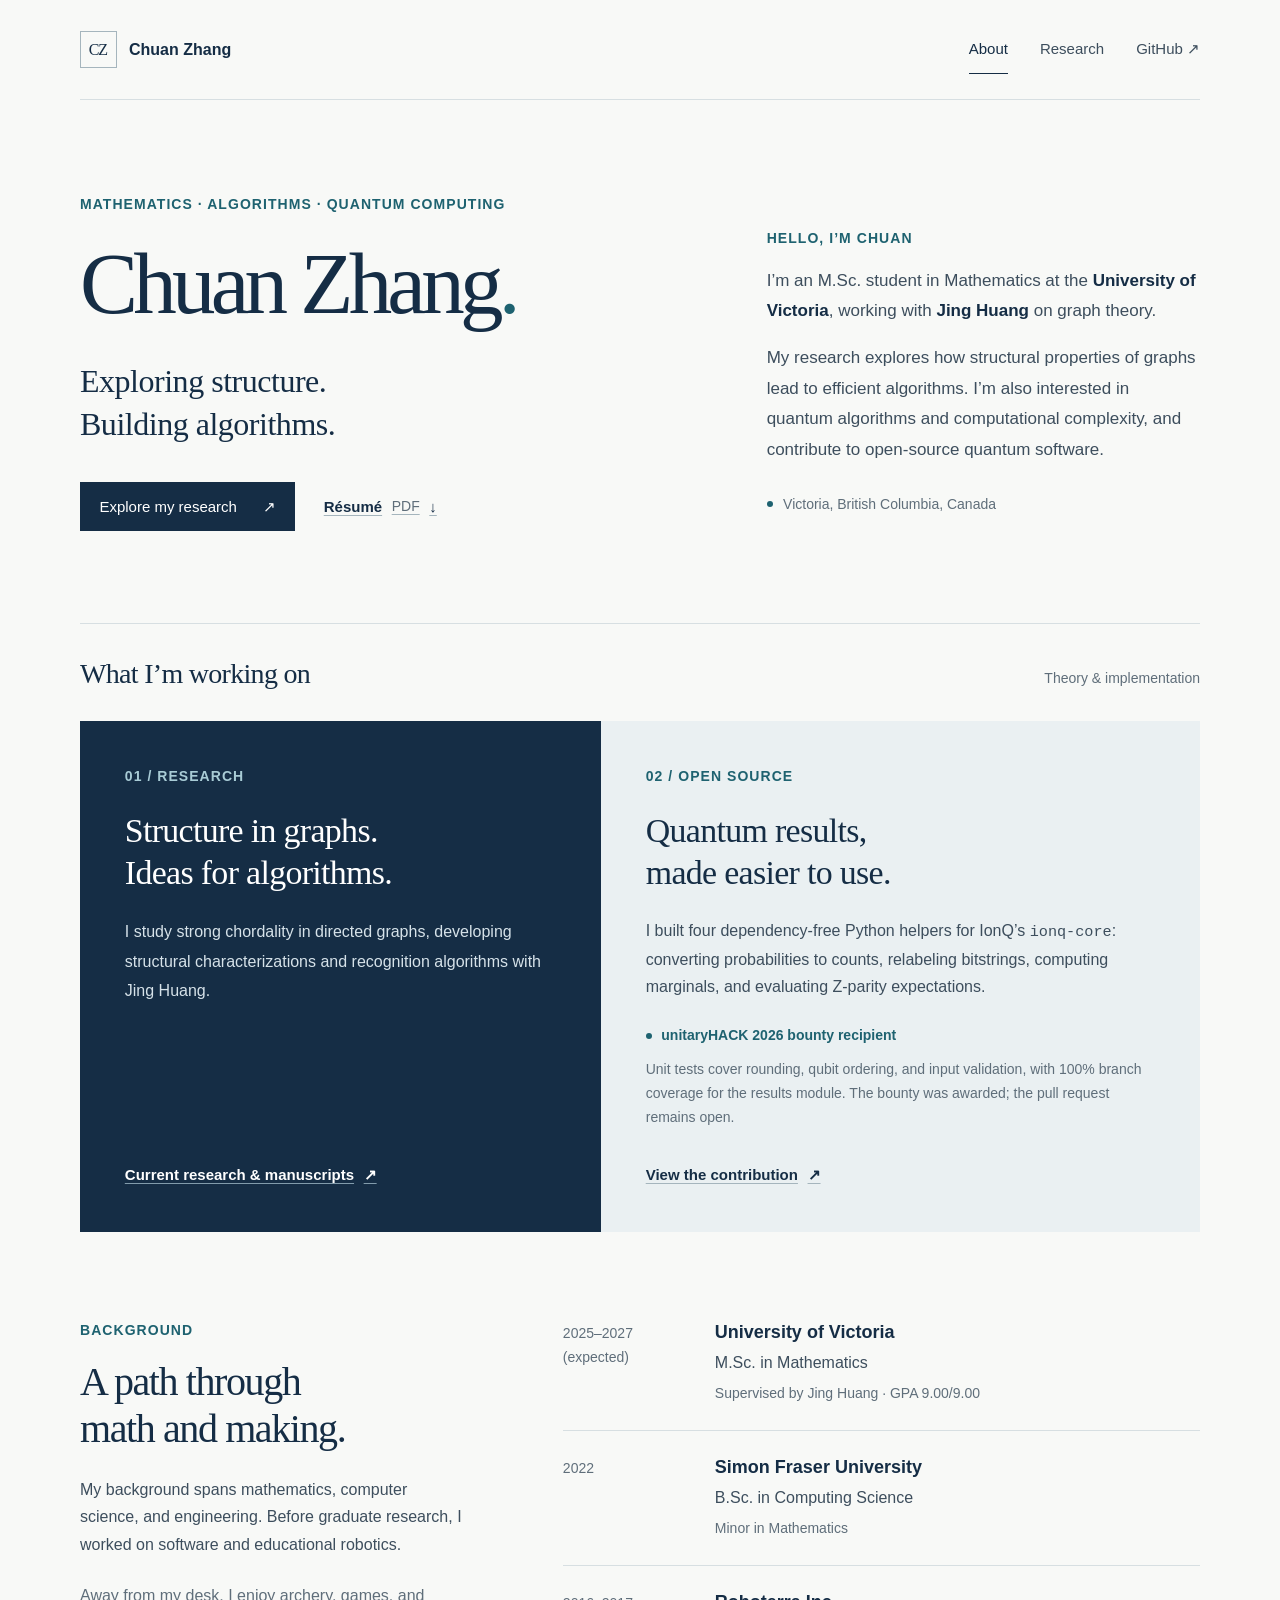
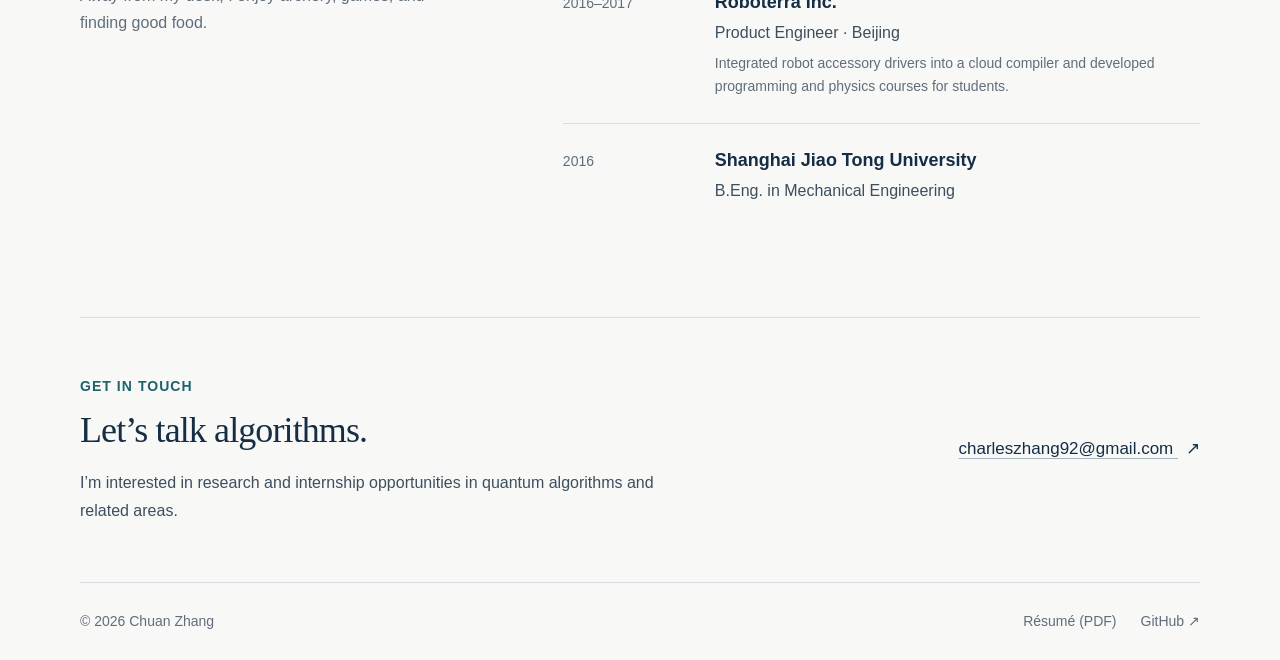
==== commit f24ab03f: "Refresh personal site, update research and résumé, and hide sample blog navigation" ====
--- a/index.html
+++ b/index.html
@@ -1,167 +1,89 @@
-<!DOCTYPE html>
-<html lang="en" class="scroll-smooth">
+<!doctype html>
+<html lang="en">
 <head>
-    <meta charset="UTF-8">
-    <meta name="viewport" content="width=device-width, initial-scale=1.0">
-    <title>Chuan Zhang - Home</title>
-    <script src="https://cdn.tailwindcss.com"></script>
-    <link href="https://fonts.googleapis.com/css2?family=Inter:wght@400;500;700&display=swap" rel="stylesheet">
-    <style>
-        body { font-family: 'Inter', sans-serif; }
-    </style>
+  <meta charset="utf-8">
+  <meta name="viewport" content="width=device-width, initial-scale=1">
+  <meta name="theme-color" content="#152d45">
+  <meta name="description" content="Chuan Zhang — mathematics M.Sc. student at the University of Victoria. Graph theory, algorithms, and open-source quantum software.">
+  <meta property="og:type" content="website">
+  <meta property="og:title" content="Chuan Zhang · Algorithms & Quantum Computing">
+  <meta property="og:description" content="Mathematics at the University of Victoria. Research in graph structure and algorithms, with contributions to open-source quantum software.">
+  <meta property="og:url" content="https://zhangchuan92910.github.io/">
+  <link rel="canonical" href="https://zhangchuan92910.github.io/">
+  <link rel="icon" href="favicon.svg" type="image/svg+xml">
+  <link rel="stylesheet" href="styles.css">
+  <title>Chuan Zhang · Algorithms & Quantum Computing</title>
 </head>
-<body class="bg-gray-50 text-gray-800">
-
-    <div class="flex flex-col min-h-screen">
-        <!-- 导航栏 Navigation Bar -->
-        <nav class="bg-white/90 backdrop-blur-md shadow-sm fixed w-full z-10">
-            <div class="max-w-5xl mx-auto px-4 sm:px-6 lg:px-8">
-                <div class="flex justify-between h-16">
-                    <!-- Left: Brand -->
-                    <div class="flex-shrink-0 flex items-center">
-                        <a href="index.html" class="text-2xl font-bold text-gray-900">Chuan Zhang</a>
-                    </div>
-                    
-                    <!-- Right: Desktop Links (Hidden on small screens) -->
-                    <div class="hidden sm:ml-6 sm:flex sm:space-x-8">
-                        <a href="index.html" class="inline-flex items-center px-1 pt-1 border-b-2 border-indigo-500 text-sm font-medium text-gray-900">
-                            Home
-                        </a>
-                        <a href="research.html" class="inline-flex items-center px-1 pt-1 border-b-2 border-transparent text-sm font-medium text-gray-500 hover:text-gray-700 hover:border-gray-300">
-                            Research
-                        </a>
-                        <a href="blog.html" class="inline-flex items-center px-1 pt-1 border-b-2 border-transparent text-sm font-medium text-gray-500 hover:text-gray-700 hover:border-gray-300">
-                            Blog
-                        </a>
-                    </div>
-                    
-                    <!-- Right: Mobile Hamburger Button (Visible on small screens) -->
-                    <div class="sm:hidden flex items-center">
-                        <button id="mobile-menu-button" type="button" class="inline-flex items-center justify-center p-2 rounded-md text-gray-400 hover:text-gray-500 hover:bg-gray-100 focus:outline-none focus:ring-2 focus:ring-inset focus:ring-indigo-500" aria-controls="mobile-menu" aria-expanded="false">
-                            <span class="sr-only">Open main menu</span>
-                            <!-- Icon when menu is closed (Hamburger) -->
-                            <svg id="icon-open" class="block h-6 w-6" xmlns="http://www.w3.org/2000/svg" fill="none" viewBox="0 0 24 24" stroke-width="1.5" stroke="currentColor">
-                                <path stroke-linecap="round" stroke-linejoin="round" d="M3.75 6.75h16.5M3.75 12h16.5m-16.5 5.25h16.5" />
-                            </svg>
-                            <!-- Icon when menu is open (X) -->
-                            <svg id="icon-close" class="hidden h-6 w-6" xmlns="http://www.w3.org/2000/svg" fill="none" viewBox="0 0 24 24" stroke-width="1.5" stroke="currentColor">
-                                <path stroke-linecap="round" stroke-linejoin="round" d="M6 18L18 6M6 6l12 12" />
-                            </svg>
-                        </button>
-                    </div>
-                </div>
-            </div>
-
-            <!-- Mobile Menu Dropdown (Hidden by default) -->
-            <div id="mobile-menu" class="hidden sm:hidden">
-                <div class="pt-2 pb-3 space-y-1 px-2">
-                    <a href="index.html" class="block px-3 py-2 rounded-md text-base font-medium bg-indigo-50 border-indigo-500 text-indigo-700">Home</a>
-                    <a href="research.html" class="block px-3 py-2 rounded-md text-base font-medium text-gray-600 hover:bg-gray-50 hover:border-gray-300 hover:text-gray-800">Research</a>
-                    <a href="blog.html" class="block px-3 py-2 rounded-md text-base font-medium text-gray-600 hover:bg-gray-50 hover:border-gray-300 hover:text-gray-800">Blog</a>
-                </div>
-            </div>
-        </nav>
-
-        <!-- 页面内容 Page Content -->
-        <main class="flex-grow pt-24"> <!-- pt-16 (nav height) + pt-8 (spacing) -->
-            <div class="max-w-5xl mx-auto px-4 sm:px-6 lg:px-8">
-
-                <div class="bg-white shadow-xl rounded-2xl overflow-hidden">
-                    <div class="md:flex">
-                        <!-- Left Column: Profile Picture and Contact -->
-                        <div class="md:w-1/3 bg-gray-50 p-8 border-b md:border-b-0 md:border-r border-gray-200">
-                            <div class="flex flex-col items-center text-center">
-                                <!-- Profile Image -->
-                                <img class_name="rounded-full h-48 w-48 object-cover shadow-md" 
-                                    src="https://placehold.co/200x200/E2E8F0/A0AEC0?text=Your\nPhoto" 
-                                    alt="Profile photo of Chuan Zhang">
-                                
-                                <h2 class="mt-6 text-2xl font-bold text-gray-900">Chuan Zhang</h2>
-                                <p class="mt-2 text-sm text-gray-600">M.Sc. Student, Discrete Mathematics</p>
-                                <p class="mt-1 text-sm text-gray-500">University of Victoria, BC, Canada</p>
-
-                                <!-- Contact Links with Icons -->
-                                <div class="mt-8 space-y-4 w-full">
-                                    <!-- Email -->
-                                    <a href="mailto:your.email@example.com" class="group flex items-center justify-center text-sm font-medium text-gray-700 hover:text-blue-600">
-                                        <svg class="w-5 h-5 text-gray-400 group-hover:text-blue-500 mr-2" xmlns="http://www.w3.org/2000/svg" viewBox="0 0 20 20" fill="currentColor">
-                                            <path d="M3 4a2 2 0 00-2 2v1.161l8.441 4.221a1.25 1.25 0 001.118 0L19 7.161V6a2 2 0 00-2-2H3z" />
-                                            <path d="M19 8.839l-7.77 3.885a2.75 2.75 0 01-2.46 0L1 8.839V14a2 2 0 002 2h14a2 2 0 002-2V8.839z" />
-                                        </svg>
-                                        <span>your.email@example.com</span>
-                                    </a>
-                                    <!-- GitHub -->
-                                    <a href="https://github.com/your-username" target="_blank" rel="noopener noreferrer" class="group flex items-center justify-center text-sm font-medium text-gray-700 hover:text-gray-900">
-                                        <svg class="w-5 h-5 text-gray-400 group-hover:text-gray-800 mr-2" xmlns="http://www.w3.org/2000/svg" viewBox="0 0 20 20" fill="currentColor">
-                                        <path fill-rule="evenodd" d="M10 0C4.477 0 0 4.477 0 10c0 4.418 2.865 8.165 6.839 9.49.5.092.682-.217.682-.483 0-.237-.009-.868-.013-1.703-2.782.605-3.369-1.343-3.369-1.343-.454-1.155-1.11-1.462-1.11-1.462-.908-.62.069-.608.069-.608 1.003.07 1.531 1.032 1.531 1.032.892 1.53 2.341 1.088 2.91.832.092-.647.35-1.088.636-1.338-2.22-.253-4.555-1.11-4.555-4.951 0-1.093.39-1.988 1.031-2.688-.103-.253-.446-1.272.098-2.65 0 0 .84-.27 2.75 1.026A9.564 9.564 0 0110 5.05c.85.004 1.705.115 2.504.337 1.909-1.296 2.747-1.026 2.747-1.026.546 1.378.202 2.398.1 2.65.64.7 1.03 1.595 1.03 2.688 0 3.85-2.339 4.695-4.566 4.942.359.308.678.92.678 1.853 0 1.338-.012 2.419-.012 2.747 0 .268.18.58.688.482A10.001 10.001 0 0020 10c0-5.523-4.477-10-10-10z" clip-rule="evenodd" />
-                                        </svg>
-                                        <span>github.com/your-username</span>
-                                    </a>
-                                    <!-- LinkedIn -->
-                                    <a href="https://linkedin.com/in/your-profile" target="_blank" rel="noopener noreferrer" class="group flex items-center justify-center text-sm font-medium text-gray-700 hover:text-blue-700">
-                                        <svg class="w-5 h-5 text-gray-400 group-hover:text-blue-600 mr-2" xmlns="http://www.w3.org/2000/svg" viewBox="0 0 20 20" fill="currentColor">
-                                        <path d="M16.338 16.338H13.67V12.16c0-.99-.018-2.268-1.38-2.268-1.38 0-1.592 1.078-1.592 2.196v4.25H7.996V7.39h2.562v1.17h.036c.355-.675 1.227-1.38 2.527-1.38 2.7 0 3.2 1.778 3.2 4.09v4.068zM5.013 5.91c-.96 0-1.74-.78-1.74-1.74s.78-1.74 1.74-1.74 1.74.78 1.74 1.74-.78 1.74-1.74 1.74zM6.338 7.39H3.688v8.948h2.65V7.39zM18 0H2C.895 0 0 .895 0 2v16c0 1.105.895 2 2 2h16c1.105 0 2-.895 2-2V2c0-1.105-.895-2-2-2z" />
-                                        </svg>
-                                        <span>LinkedIn Profile</span>
-                                    </a>
-
-                                    <!-- CV Download Button -->
-                                    <a href="Zhang_Chuan_CV.pdf" download="Zhang_Chuan_CV.pdf" class="!mt-10 inline-block w-full text-center px-6 py-3 border border-transparent text-sm font-medium rounded-lg text-white bg-blue-600 hover:bg-blue-700 shadow-sm focus:outline-none focus:ring-2 focus:ring-offset-2 focus:ring-blue-500">
-                                        Download My CV
-                                    </a>
-                                </div>
-                            </div>
-                        </div>
-
-                        <!-- Right Column: About Me -->
-                        <div class="md:w-2/3 p-8">
-                            <h1 class="text-3xl font-bold tracking-tight text-gray-900">About Me</h1>
-                            <p class="mt-6 text-base text-gray-700 leading-relaxed">
-                                I am a Master's student at the University of Victoria, specializing in <b>Graph Theory</b>. My current research, under the supervision of Dr. Jing Huang, focuses on exploring structural characterizations of digraph classes, particularly strongly chordal and semicomplete digraphs.
-                            </p>
-                            <p class="mt-4 text-base text-gray-700 leading-relaxed">
-                                I hold a B.Sc. in Computer Science from Simon Fraser University and a B.Sc. in Mechanical Engineering from Shanghai Jiao Tong University. This interdisciplinary background gives me a unique perspective, blending theoretical computer science with practical engineering and software development skills.
-                            </p>
-                            <p class="mt-4 text-base text-gray-700 leading-relaxed">
-                                Previously, I worked as a Product Engineer at Roboterra Inc., where I designed robotics curricula and developed drivers for educational robots. I'm also an active member of the competitive programming community and enjoy tackling complex algorithmic problems.
-                            </p>
-                            <p class="mt-4 text-base text-gray-700 leading-relaxed">
-                                When I'm out of my academic work, I enjoy trying delicious foods, playing video games (now making my own instead of play), and archery (starting from 2025)...
-                            </p>
-                        </div>
-                    </div>
-                </div>
-            </div>
-        </main>
-
-        <!-- 页脚 Footer -->
-        <footer class="bg-white border-t border-gray-200 mt-16">
-            <div class="max-w-5xl mx-auto px-4 sm:px-6 lg:px-8 text-center">
-                <p class="text-sm text-gray-500">
-                    &copy; 2025 Chuan Zhang. All rights reserved.
-                </p>
-            </div>
-        </footer>
-    </div>
-
-    <!-- JavaScript for Mobile Menu Toggle -->
-    <script>
-        document.addEventListener('DOMContentLoaded', () => {
-            const menuButton = document.getElementById('mobile-menu-button');
-            const mobileMenu = document.getElementById('mobile-menu');
-            const iconOpen = document.getElementById('icon-open');
-            const iconClose = document.getElementById('icon-close');
-
-            menuButton.addEventListener('click', () => {
-                const isExpanded = menuButton.getAttribute('aria-expanded') === 'true';
-                menuButton.setAttribute('aria-expanded', !isExpanded);
-                mobileMenu.classList.toggle('hidden');
-                iconOpen.classList.toggle('hidden');
-                iconClose.classList.toggle('hidden');
-            });
-        });
-    </script>
-
+<body>
+  <a class="skip-link" href="#main">Skip to content</a>
+  <header class="site-header wrap">
+    <a class="wordmark" href="index.html" aria-label="Chuan Zhang, home"><span class="monogram" aria-hidden="true">CZ</span><span>Chuan Zhang</span></a>
+    <nav aria-label="Main navigation">
+      <a href="index.html" aria-current="page">About</a>
+      <a href="research.html">Research</a>
+      <a href="https://github.com/zhangchuan92910">GitHub <span aria-hidden="true">↗</span></a>
+    </nav>
+  </header>
+  <main id="main">
+    <section class="hero wrap" aria-labelledby="intro-title">
+      <div class="hero-main">
+        <p class="eyebrow">Mathematics · Algorithms · Quantum computing</p>
+        <h1 id="intro-title">Chuan Zhang<span class="name-period">.</span></h1>
+        <p class="hero-statement">Exploring structure.<br>Building algorithms.</p>
+        <div class="hero-actions">
+          <a class="button" href="research.html">Explore my research <span aria-hidden="true">↗</span></a>
+          <a class="text-link" href="Zhang_Chuan_CV.pdf">Résumé <span class="file-type">PDF</span> <span aria-hidden="true">↓</span></a>
+        </div>
+      </div>
+      <div class="hero-bio">
+        <p class="eyebrow">Hello, I’m Chuan</p>
+        <p>I’m an M.Sc. student in Mathematics at the <strong>University of Victoria</strong>, working with <strong>Jing Huang</strong> on graph theory.</p>
+        <p>My research explores how structural properties of graphs lead to efficient algorithms. I’m also interested in quantum algorithms and computational complexity, and contribute to open-source quantum software.</p>
+        <div class="location"><span class="location-dot" aria-hidden="true"></span>Victoria, British Columbia, Canada</div>
+      </div>
+    </section>
+    <section class="work-section wrap" aria-labelledby="work-title">
+      <div class="section-heading"><h2 id="work-title">What I’m working on</h2><span class="section-note">Theory & implementation</span></div>
+      <div class="work-grid">
+        <article class="research-feature">
+          <div>
+            <p class="eyebrow">01 / Research</p>
+            <h3>Structure in graphs.<br>Ideas for algorithms.</h3>
+            <p>I study strong chordality in directed graphs, developing structural characterizations and recognition algorithms with Jing Huang.</p>
+          </div>
+          <a class="light-link" href="research.html">Current research & manuscripts <span aria-hidden="true">↗</span></a>
+        </article>
+        <article class="opensource-feature" id="open-source">
+          <div>
+            <p class="eyebrow">02 / Open source</p>
+            <h3>Quantum results,<br>made easier to use.</h3>
+            <p>I built four dependency-free Python helpers for IonQ’s <code>ionq-core</code>: converting probabilities to counts, relabeling bitstrings, computing marginals, and evaluating Z-parity expectations.</p>
+            <p class="contribution-note"><span class="award-dot" aria-hidden="true"></span>unitaryHACK 2026 bounty recipient</p>
+            <p class="small-copy">Unit tests cover rounding, qubit ordering, and input validation, with 100% branch coverage for the results module. The bounty was awarded; the pull request remains open.</p>
+          </div>
+          <a class="text-link" href="https://github.com/ionq/ionq-core-python/pull/75">View the contribution <span aria-hidden="true">↗</span></a>
+        </article>
+      </div>
+    </section>
+    <section class="background-section wrap" aria-labelledby="background-title">
+      <div class="section-intro">
+        <p class="eyebrow">Background</p>
+        <h2 id="background-title">A path through<br>math and making.</h2>
+        <p>My background spans mathematics, computer science, and engineering. Before graduate research, I worked on software and educational robotics.</p>
+        <p class="personal-note">Away from my desk, I enjoy archery, games, and finding good food.</p>
+      </div>
+      <div class="timeline">
+        <article class="timeline-item"><span class="timeline-date">2025–2027 <span>(expected)</span></span><div><h3>University of Victoria</h3><p>M.Sc. in Mathematics</p><p class="small-copy">Supervised by Jing Huang · GPA 9.00/9.00</p></div></article>
+        <article class="timeline-item"><span class="timeline-date">2022</span><div><h3>Simon Fraser University</h3><p>B.Sc. in Computing Science</p><p class="small-copy">Minor in Mathematics</p></div></article>
+        <article class="timeline-item"><span class="timeline-date">2016–2017</span><div><h3>Roboterra Inc.</h3><p>Product Engineer · Beijing</p><p class="small-copy">Integrated robot accessory drivers into a cloud compiler and developed programming and physics courses for students.</p></div></article>
+        <article class="timeline-item"><span class="timeline-date">2016</span><div><h3>Shanghai Jiao Tong University</h3><p>B.Eng. in Mechanical Engineering</p></div></article>
+      </div>
+    </section>
+    <section class="contact-section wrap" aria-labelledby="contact-title">
+      <div><p class="eyebrow">Get in touch</p><h2 id="contact-title">Let’s talk algorithms.</h2><p>I’m interested in research and internship opportunities in quantum algorithms and related areas.</p></div>
+      <a class="contact-email" href="mailto:charleszhang92@gmail.com">charleszhang92@gmail.com <span aria-hidden="true">↗</span></a>
+    </section>
+  </main>
+  <footer class="site-footer wrap"><span>© 2026 Chuan Zhang</span><div><a href="Zhang_Chuan_CV.pdf">Résumé (PDF)</a><a href="https://github.com/zhangchuan92910">GitHub <span aria-hidden="true">↗</span></a></div></footer>
 </body>
 </html>
-
--- a/styles.css
+++ b/styles.css
@@ -0,0 +1,176 @@
+:root {
+  color-scheme: light;
+  --paper: #f8f9f7;
+  --ink: #152d45;
+  --body: #3d4e5d;
+  --muted: #5f6e7a;
+  --line: #d7dfe2;
+  --accent: #1e6270;
+  --pale-blue: #eaf0f2;
+  --serif: Georgia, "Times New Roman", serif;
+}
+* { box-sizing: border-box; }
+html { scroll-behavior: smooth; }
+body { margin: 0; background: var(--paper); color: var(--body); font-family: -apple-system, BlinkMacSystemFont, "Segoe UI", sans-serif; font-size: 16px; line-height: 1.7; -webkit-font-smoothing: antialiased; }
+::selection { background: #cce1e6; color: var(--ink); }
+a { color: inherit; text-underline-offset: .22em; }
+a:focus-visible { outline: 2px solid var(--accent); outline-offset: 6px; border-radius: 2px; }
+p, h1, h2, h3 { margin: 0; }
+p + p { margin-top: 1rem; }
+strong { font-weight: 600; color: var(--ink); }
+h1, h2, h3 { color: var(--ink); }
+h1, h2 { font-family: var(--serif); font-weight: 400; }
+h3 { font-size: 1.125rem; line-height: 1.4; font-weight: 600; }
+code { font-size: .95em; overflow-wrap: anywhere; }
+.wrap { width: min(1120px, calc(100% - 96px)); margin-inline: auto; }
+.skip-link { position: absolute; z-index: 10; left: 1rem; top: -100px; padding: .75rem 1rem; background: var(--ink); color: white; }
+.skip-link:focus { top: 1rem; }
+.site-header { min-height: 100px; display: flex; align-items: center; justify-content: space-between; gap: 1.5rem; border-bottom: 1px solid var(--line); }
+.wordmark { display: flex; align-items: center; gap: .75rem; color: var(--ink); font-size: 1rem; font-weight: 600; text-decoration: none; white-space: nowrap; }
+.monogram { display: grid; place-items: center; width: 37px; height: 37px; border: 1px solid #a5b5bd; font-family: var(--serif); font-size: 1rem; letter-spacing: -.08em; padding-right: .1em; font-weight: 400; }
+.site-header nav { display: flex; gap: 2rem; align-items: center; }
+.site-header nav a { padding-block: .7rem; font-size: .9375rem; text-decoration: none; border-bottom: 1px solid transparent; }
+.site-header nav a:hover, .site-header nav a[aria-current="page"] { color: var(--ink); border-bottom-color: var(--ink); }
+.eyebrow { margin-bottom: 1.4rem; color: var(--accent); font-size: .875rem; font-weight: 600; letter-spacing: .075em; text-transform: uppercase; line-height: 1.55; }
+.hero { display: grid; grid-template-columns: 1.4fr 1fr; align-items: center; gap: 5rem; padding-block: 94px 92px; }
+.hero h1 { font-size: clamp(3.5rem, 6.8vw, 6rem); line-height: 1.05; letter-spacing: -.055em; white-space: nowrap; }
+.name-period { color: var(--accent); }
+.hero-statement { margin-top: 1.9rem; color: var(--ink); font-family: var(--serif); font-size: clamp(1.7rem, 2.5vw, 2.25rem); line-height: 1.35; letter-spacing: -.015em; }
+.hero-actions { margin-top: 2.25rem; display: flex; flex-wrap: wrap; align-items: center; gap: 1.8rem; }
+.button { display: inline-flex; align-items: center; justify-content: center; gap: 1.6rem; min-height: 49px; padding: .65rem 1.15rem; background: var(--ink); border: 1px solid var(--ink); color: white; font-size: .9375rem; font-weight: 500; text-decoration: none; transition: background .18s; }
+.button:hover { background: #274961; }
+.text-link, .light-link { display: inline-flex; align-items: center; gap: .6rem; color: var(--ink); font-size: .9375rem; font-weight: 600; text-decoration: underline; text-decoration-color: #a5b5bd; text-decoration-thickness: 1px; }
+.text-link:hover { color: var(--accent); text-decoration-color: currentColor; }
+.file-type { font-size: .875rem; color: var(--muted); font-weight: 400; }
+.hero-bio { padding-top: 1.25rem; font-size: 1.0625rem; line-height: 1.8; }
+.hero-bio .eyebrow { margin-bottom: 1rem; }
+.location { display: flex; gap: .65rem; align-items: center; margin-top: 1.65rem; font-size: .875rem; color: var(--muted); }
+.location-dot, .award-dot { flex: 0 0 6px; width: 6px; height: 6px; background: var(--accent); border-radius: 50%; }
+.section-heading { display: flex; justify-content: space-between; align-items: baseline; gap: 1.2rem; margin-bottom: 1.5rem; padding-top: 1.6rem; border-top: 1px solid var(--line); }
+.section-heading h2 { font-size: 1.75rem; letter-spacing: -.025em; }
+.section-note { color: var(--muted); font-size: .875rem; }
+.work-grid { display: grid; grid-template-columns: 1fr 1.15fr; }
+.research-feature, .opensource-feature { padding: 2.8rem; display: flex; flex-direction: column; justify-content: space-between; gap: 2rem; }
+.research-feature { background: var(--ink); color: #d6e2e9; }
+.research-feature .eyebrow { color: #a8cbd5; }
+.research-feature h3, .opensource-feature h3 { font-family: var(--serif); font-size: clamp(1.85rem, 2.65vw, 2.5rem); line-height: 1.22; font-weight: 400; letter-spacing: -.02em; margin-bottom: 1.5rem; }
+.research-feature h3 { color: #fff; }
+.research-feature p:not(.eyebrow) { line-height: 1.85; }
+.light-link { color: white; text-decoration-color: #829cac; }
+.light-link:hover { text-decoration-color: white; }
+.light-link:focus-visible { outline-color: white; }
+.opensource-feature { background: var(--pale-blue); }
+.opensource-feature .contribution-note { margin-top: 1.5rem; display: flex; align-items: center; gap: .6rem; font-size: .875rem; font-weight: 600; color: var(--accent); }
+.small-copy { color: var(--muted); font-size: .875rem; line-height: 1.7; }
+.opensource-feature .small-copy { margin-top: .65rem; }
+.background-section, .ongoing-section, .teaching-section { display: grid; grid-template-columns: .85fr 1.4fr; gap: 6rem; padding-block: 88px; }
+.section-intro h2 { font-size: 2.5rem; line-height: 1.18; letter-spacing: -.035em; margin-bottom: 1.5rem; }
+.section-intro .eyebrow { margin-bottom: 1rem; }
+.section-intro p:not(.eyebrow) { max-width: 36rem; }
+.section-intro .personal-note { margin-top: 1.5rem; color: var(--muted); }
+.timeline-item { display: grid; grid-template-columns: 132px 1fr; gap: 1.25rem; padding-block: 1.5rem; border-top: 1px solid var(--line); }
+.timeline-item:first-child { padding-top: 0; border-top: 0; }
+.timeline-date { color: var(--muted); font-size: .875rem; padding-top: .12rem; }
+.timeline-date span { display: block; }
+.timeline-item h3 { margin-bottom: .25rem; }
+.timeline-item .small-copy { margin-top: .35rem; }
+.contact-section { border-top: 1px solid var(--line); padding-block: 58px; display: grid; grid-template-columns: 1fr auto; align-items: center; gap: 4rem; }
+.contact-section .eyebrow { margin-bottom: .7rem; }
+.contact-section h2 { font-size: 2.25rem; line-height: 1.25; letter-spacing: -.025em; }
+.contact-section p:not(.eyebrow) { margin-top: 1rem; max-width: 37rem; }
+.contact-email { color: var(--ink); font-size: 1.0625rem; text-decoration-thickness: 1px; text-decoration-color: #a5b5bd; overflow-wrap: anywhere; }
+.contact-email span { display: inline-block; margin-left: .5rem; }
+.contact-email:hover { color: var(--accent); }
+.site-footer { display: flex; justify-content: space-between; gap: 1.5rem; padding-block: 1.7rem; border-top: 1px solid var(--line); color: var(--muted); font-size: .875rem; }
+.site-footer div { display: flex; gap: 1.5rem; }
+.site-footer a { text-decoration: none; }
+.site-footer a:hover { color: var(--ink); text-decoration: underline; }
+.research-hero { padding-block: 76px 64px; }
+.research-hero h1 { font-size: clamp(3.7rem, 7vw, 6rem); line-height: 1.1; letter-spacing: -.045em; }
+.page-lead { margin-top: 1.75rem; color: var(--ink); font-family: var(--serif); font-size: clamp(1.7rem, 3vw, 2.6rem); line-height: 1.35; letter-spacing: -.02em; }
+.research-overview { display: grid; grid-template-columns: 1.4fr 1fr; gap: 4.5rem; margin-top: 2.25rem; max-width: 1000px; }
+.research-overview p + p { margin-top: 0; }
+.thesis-note { margin-top: 2.2rem; padding-left: 1.15rem; border-left: 2px solid #a0bcc6; font-size: .9375rem; }
+.thesis-note span { display: block; color: var(--muted); font-size: .875rem; margin-bottom: .2rem; }
+.thesis-note em { color: var(--ink); }
+.manuscript { display: grid; grid-template-columns: 90px 1fr; gap: 1.5rem; padding-block: 2.5rem; border-bottom: 1px solid var(--line); }
+.manuscript-index { font-family: var(--serif); font-size: 1.6rem; color: var(--muted); line-height: 1.2; }
+.manuscript-body { max-width: 850px; }
+.status { color: var(--accent); font-size: .875rem; font-weight: 500; margin-bottom: .75rem; }
+.manuscript h3 { font-family: var(--serif); font-weight: 400; font-size: 1.85rem; line-height: 1.25; letter-spacing: -.015em; }
+.authors { margin-top: .7rem; color: var(--muted); font-size: .9375rem; }
+.manuscript-body p:last-child { margin-top: 1.1rem; }
+.ongoing-section { padding-block: 64px; }
+.ongoing-body h3 { font-family: var(--serif); font-size: 1.75rem; font-weight: 400; }
+.teaching-section { padding-block: 64px; border-top: 1px solid var(--line); }
+.teaching-list article + article { margin-top: 2rem; padding-top: 2rem; border-top: 1px solid var(--line); }
+.teaching-list article > p:last-child { margin-top: .8rem; }
+@media (min-width: 1440px) {
+  .hero { padding-block: 112px; }
+}
+@media (max-width: 1000px) {
+  .wrap { width: calc(100% - 64px); }
+  .hero { gap: 2.7rem; padding-block: 70px; grid-template-columns: 1.2fr 1fr; }
+  .hero h1 { font-size: clamp(3.1rem, 7vw, 5rem); }
+  .hero .eyebrow { max-width: 30ch; }
+  .hero-actions { gap: 1.1rem; }
+  .research-feature, .opensource-feature { padding: 2rem; }
+  .background-section, .ongoing-section, .teaching-section { gap: 3rem; grid-template-columns: .85fr 1.3fr; }
+  .timeline-item { grid-template-columns: 1fr; gap: .45rem; }
+  .timeline-date span { display: inline; }
+  .contact-section { grid-template-columns: 1fr; gap: 1.75rem; }
+}
+@media (max-width: 720px) {
+  .wrap { width: calc(100% - 40px); }
+  .site-header { min-height: 82px; gap: 1rem; flex-wrap: wrap; padding-block: 1rem; }
+  .wordmark { gap: .5rem; }
+  .monogram { width: 32px; height: 32px; }
+  .site-header nav { gap: 1.2rem; }
+  .site-header nav a { font-size: .875rem; padding-block: .4rem; }
+  .hero { grid-template-columns: 1fr; gap: 2.7rem; padding-block: 52px; }
+  .hero h1 { font-size: clamp(3.4rem, 12vw, 5.5rem); white-space: normal; }
+  .hero .eyebrow { max-width: none; }
+  .eyebrow { font-size: .875rem; letter-spacing: .055em; }
+  .hero-statement { font-size: 1.9rem; margin-top: 1.4rem; }
+  .hero-actions { margin-top: 1.6rem; gap: 1.5rem; }
+  .hero-bio { border-top: 1px solid var(--line); padding-top: 1.75rem; font-size: 1rem; }
+  .section-heading { flex-wrap: wrap; gap: .3rem 1rem; }
+  .section-heading h2 { font-size: 1.65rem; }
+  .work-grid { grid-template-columns: 1fr; }
+  .research-feature, .opensource-feature { padding: 2rem 1.5rem; }
+  .research-feature h3, .opensource-feature h3 { font-size: 2rem; }
+  .background-section, .ongoing-section, .teaching-section { grid-template-columns: 1fr; gap: 2.5rem; padding-block: 52px; }
+  .section-intro h2 { font-size: 2.2rem; }
+  .timeline-item { grid-template-columns: 1fr; }
+  .contact-section { padding-block: 42px; }
+  .contact-section h2 { font-size: 2rem; }
+  .contact-email { font-size: 1rem; }
+  .site-footer { flex-wrap: wrap; gap: .75rem 1.5rem; }
+  .research-hero { padding-block: 48px; }
+  .research-overview { grid-template-columns: 1fr; gap: 1.2rem; margin-top: 1.75rem; }
+  .page-lead { font-size: 1.8rem; }
+  .manuscript { grid-template-columns: 36px 1fr; gap: .75rem; padding-block: 2rem; }
+  .manuscript-index { font-size: 1.35rem; }
+  .manuscript h3 { font-size: 1.5rem; }
+  .ongoing-body h3 { font-size: 1.5rem; }
+}
+@media (max-width: 420px) {
+  .site-header { align-items: flex-start; }
+  .site-header nav { width: 100%; justify-content: space-between; }
+  .hero-actions { gap: 1rem; }
+  .button { gap: 1rem; }
+  .manuscript { grid-template-columns: 1fr; gap: .8rem; }
+}
+@media (prefers-reduced-motion: reduce) {
+  html { scroll-behavior: auto; }
+  *, *::before, *::after { transition: none !important; }
+}
+@media print {
+  body { background: white; color: black; font-size: 11pt; }
+  .wrap { width: 100%; }
+  .site-header, .site-footer, .hero-actions, .skip-link { display: none; }
+  .hero, .research-hero, .background-section, .ongoing-section, .teaching-section, .contact-section { padding-block: 20px; }
+  .research-feature, .opensource-feature { background: white; color: black; padding: 15px; border: 1px solid #aaa; }
+  .research-feature h3, .research-feature .eyebrow, .light-link { color: black; }
+  article { break-inside: avoid; }
+}
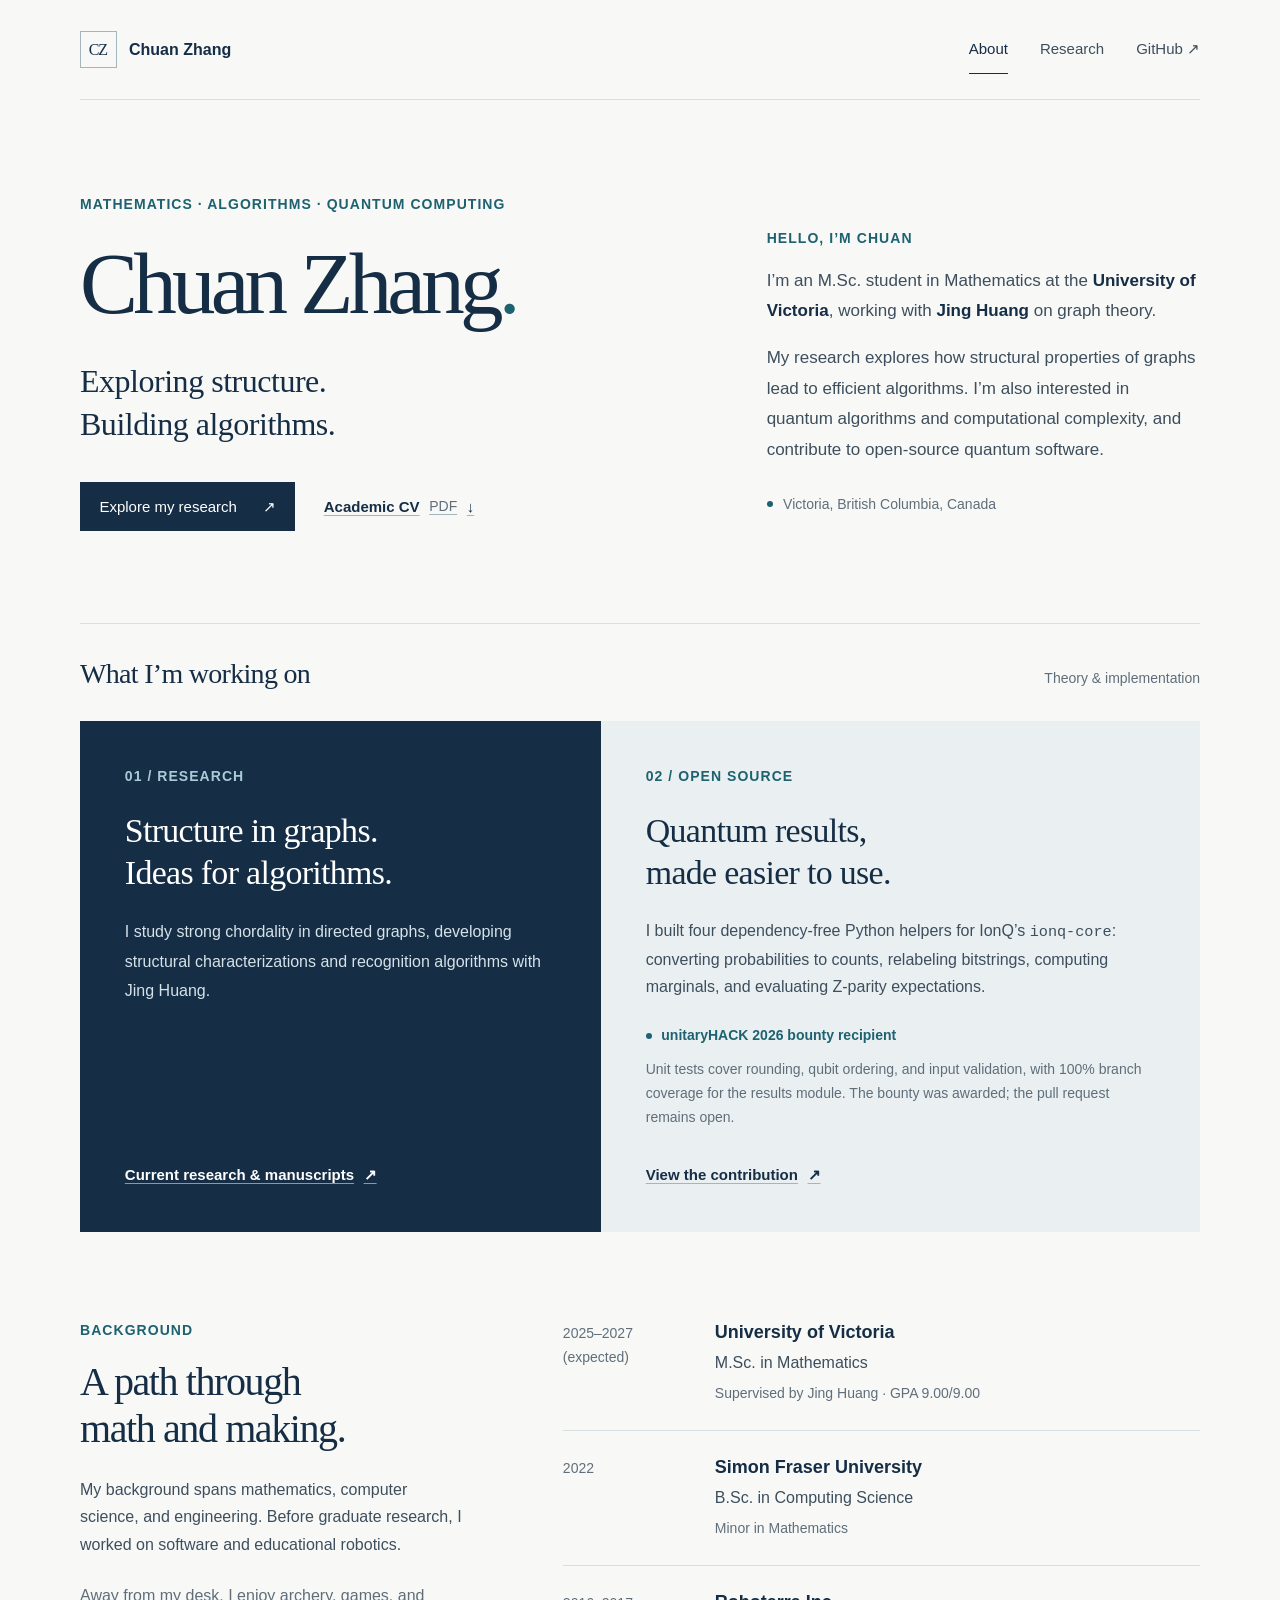
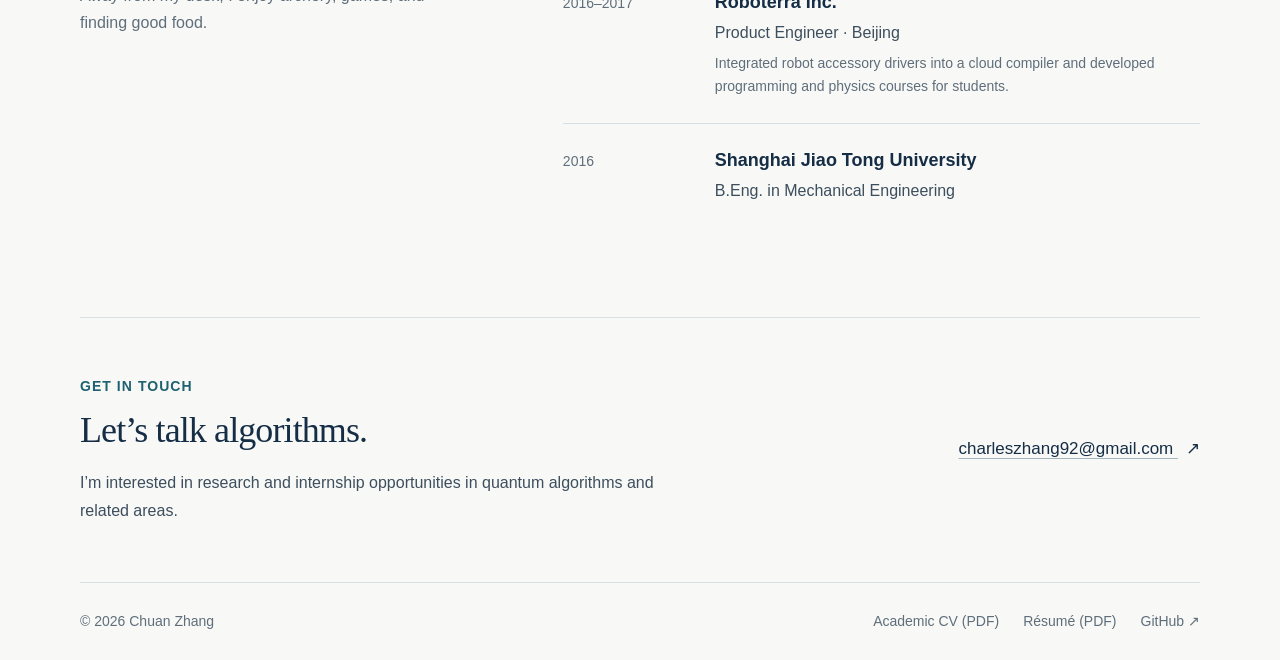
==== commit 10ab95b9: "Make academic CV the primary download and retain a separate résumé" ====
--- a/index.html
+++ b/index.html
@@ -32,7 +32,7 @@
         <p class="hero-statement">Exploring structure.<br>Building algorithms.</p>
         <div class="hero-actions">
           <a class="button" href="research.html">Explore my research <span aria-hidden="true">↗</span></a>
-          <a class="text-link" href="Zhang_Chuan_CV.pdf">Résumé <span class="file-type">PDF</span> <span aria-hidden="true">↓</span></a>
+          <a class="text-link" href="Zhang_Chuan_CV.pdf">Academic CV <span class="file-type">PDF</span> <span aria-hidden="true">↓</span></a>
         </div>
       </div>
       <div class="hero-bio">
@@ -84,6 +84,6 @@
       <a class="contact-email" href="mailto:charleszhang92@gmail.com">charleszhang92@gmail.com <span aria-hidden="true">↗</span></a>
     </section>
   </main>
-  <footer class="site-footer wrap"><span>© 2026 Chuan Zhang</span><div><a href="Zhang_Chuan_CV.pdf">Résumé (PDF)</a><a href="https://github.com/zhangchuan92910">GitHub <span aria-hidden="true">↗</span></a></div></footer>
+  <footer class="site-footer wrap"><span>© 2026 Chuan Zhang</span><div><a href="Zhang_Chuan_CV.pdf">Academic CV (PDF)</a><a href="Zhang_Chuan_Resume.pdf">Résumé (PDF)</a><a href="https://github.com/zhangchuan92910">GitHub <span aria-hidden="true">↗</span></a></div></footer>
 </body>
 </html>
--- a/styles.css
+++ b/styles.css
@@ -82,7 +82,7 @@
 .contact-email span { display: inline-block; margin-left: .5rem; }
 .contact-email:hover { color: var(--accent); }
 .site-footer { display: flex; justify-content: space-between; gap: 1.5rem; padding-block: 1.7rem; border-top: 1px solid var(--line); color: var(--muted); font-size: .875rem; }
-.site-footer div { display: flex; gap: 1.5rem; }
+.site-footer div { display: flex; flex-wrap: wrap; gap: .75rem 1.5rem; }
 .site-footer a { text-decoration: none; }
 .site-footer a:hover { color: var(--ink); text-decoration: underline; }
 .research-hero { padding-block: 76px 64px; }
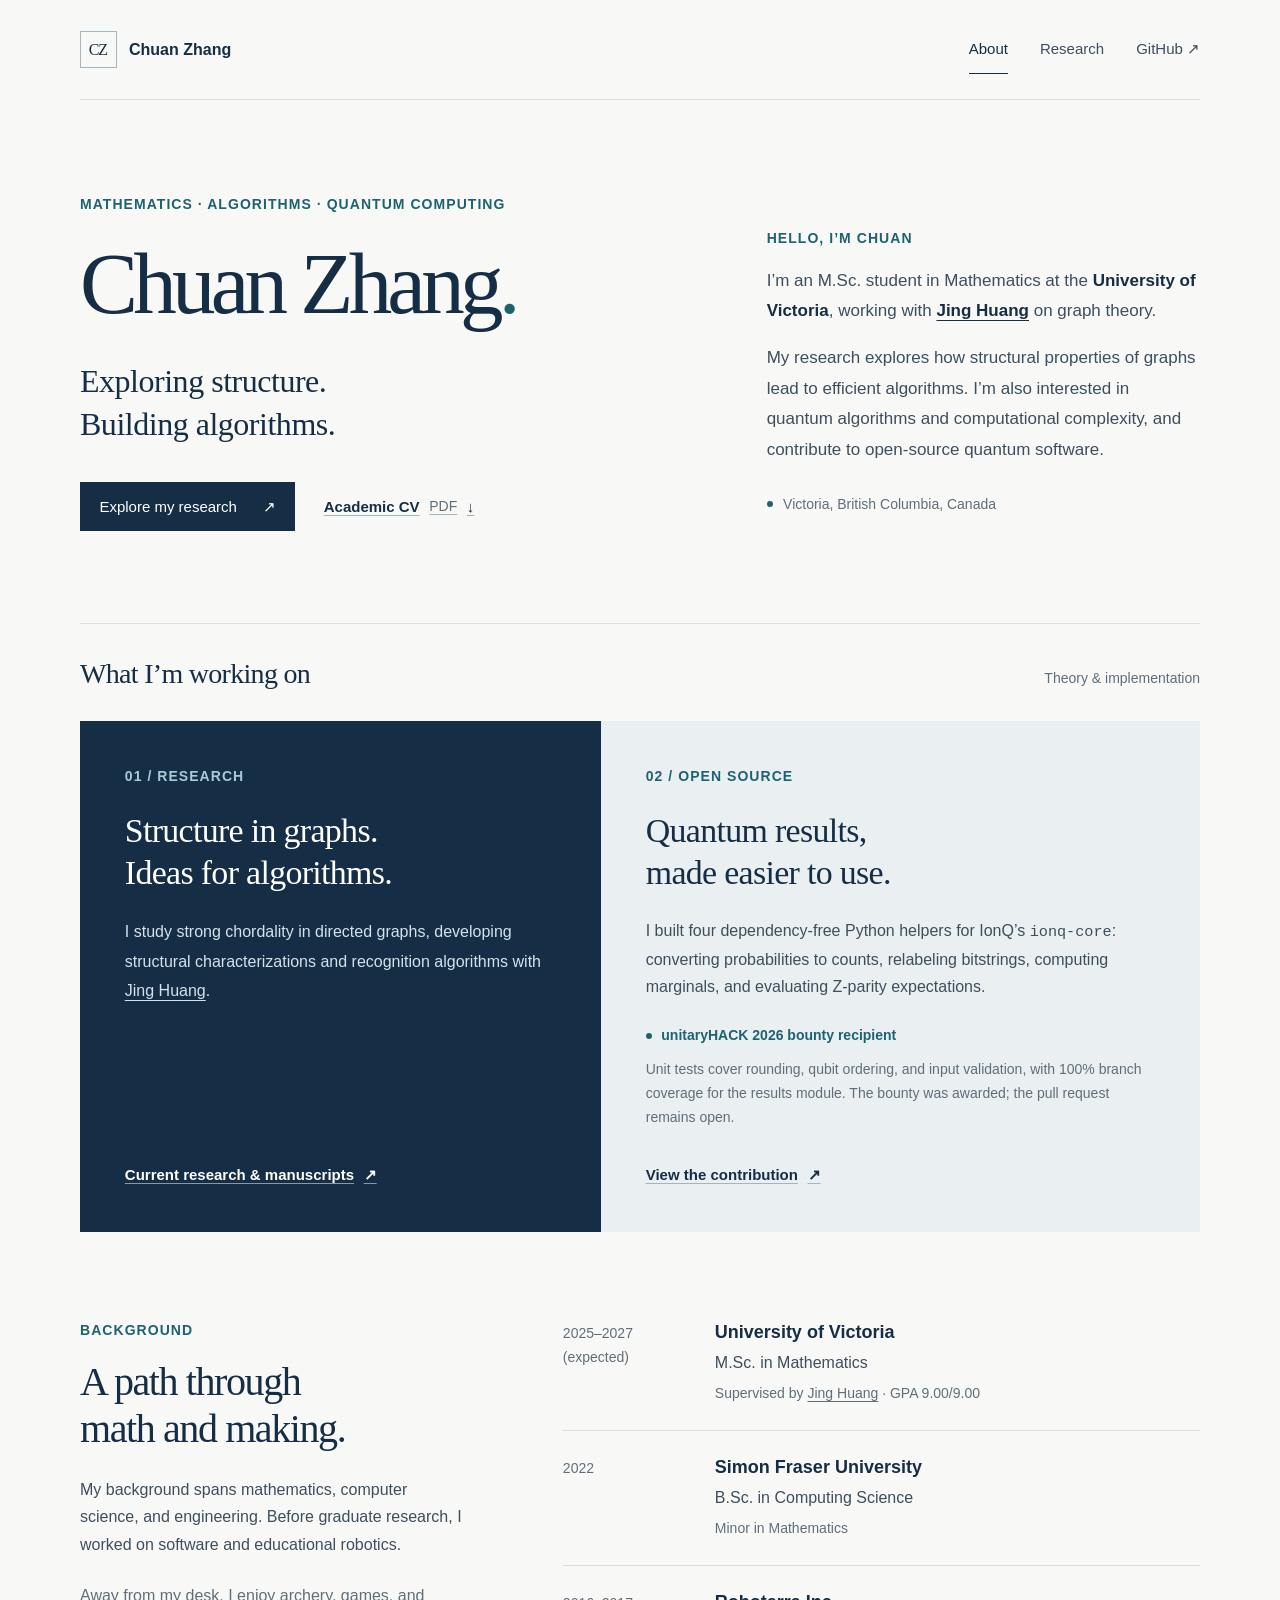
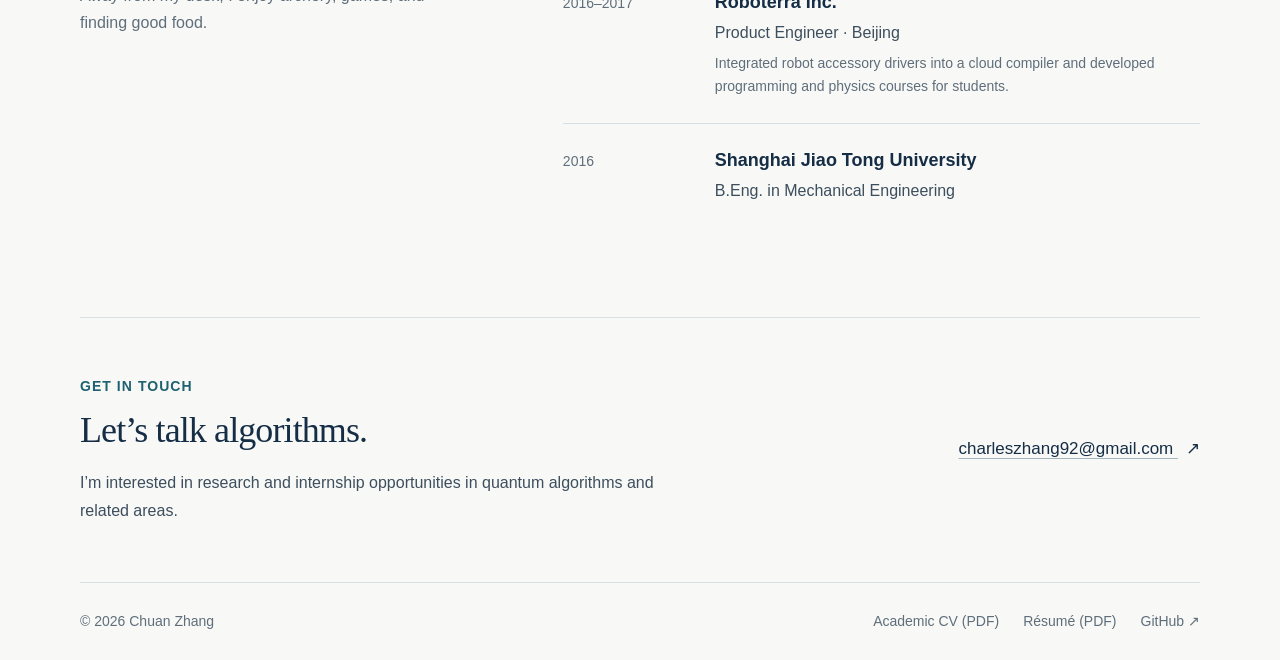
==== commit fd9601a7: "Link Jing Huang’s name to his UVic homepage" ====
--- a/index.html
+++ b/index.html
@@ -37,7 +37,7 @@
       </div>
       <div class="hero-bio">
         <p class="eyebrow">Hello, I’m Chuan</p>
-        <p>I’m an M.Sc. student in Mathematics at the <strong>University of Victoria</strong>, working with <strong>Jing Huang</strong> on graph theory.</p>
+        <p>I’m an M.Sc. student in Mathematics at the <strong>University of Victoria</strong>, working with <strong><a href="https://web.uvic.ca/~huangj/">Jing Huang</a></strong> on graph theory.</p>
         <p>My research explores how structural properties of graphs lead to efficient algorithms. I’m also interested in quantum algorithms and computational complexity, and contribute to open-source quantum software.</p>
         <div class="location"><span class="location-dot" aria-hidden="true"></span>Victoria, British Columbia, Canada</div>
       </div>
@@ -49,7 +49,7 @@
           <div>
             <p class="eyebrow">01 / Research</p>
             <h3>Structure in graphs.<br>Ideas for algorithms.</h3>
-            <p>I study strong chordality in directed graphs, developing structural characterizations and recognition algorithms with Jing Huang.</p>
+            <p>I study strong chordality in directed graphs, developing structural characterizations and recognition algorithms with <a href="https://web.uvic.ca/~huangj/">Jing Huang</a>.</p>
           </div>
           <a class="light-link" href="research.html">Current research & manuscripts <span aria-hidden="true">↗</span></a>
         </article>
@@ -73,7 +73,7 @@
         <p class="personal-note">Away from my desk, I enjoy archery, games, and finding good food.</p>
       </div>
       <div class="timeline">
-        <article class="timeline-item"><span class="timeline-date">2025–2027 <span>(expected)</span></span><div><h3>University of Victoria</h3><p>M.Sc. in Mathematics</p><p class="small-copy">Supervised by Jing Huang · GPA 9.00/9.00</p></div></article>
+        <article class="timeline-item"><span class="timeline-date">2025–2027 <span>(expected)</span></span><div><h3>University of Victoria</h3><p>M.Sc. in Mathematics</p><p class="small-copy">Supervised by <a href="https://web.uvic.ca/~huangj/">Jing Huang</a> · GPA 9.00/9.00</p></div></article>
         <article class="timeline-item"><span class="timeline-date">2022</span><div><h3>Simon Fraser University</h3><p>B.Sc. in Computing Science</p><p class="small-copy">Minor in Mathematics</p></div></article>
         <article class="timeline-item"><span class="timeline-date">2016–2017</span><div><h3>Roboterra Inc.</h3><p>Product Engineer · Beijing</p><p class="small-copy">Integrated robot accessory drivers into a cloud compiler and developed programming and physics courses for students.</p></div></article>
         <article class="timeline-item"><span class="timeline-date">2016</span><div><h3>Shanghai Jiao Tong University</h3><p>B.Eng. in Mechanical Engineering</p></div></article>
--- a/styles.css
+++ b/styles.css
@@ -58,7 +58,7 @@
 .research-feature p:not(.eyebrow) { line-height: 1.85; }
 .light-link { color: white; text-decoration-color: #829cac; }
 .light-link:hover { text-decoration-color: white; }
-.light-link:focus-visible { outline-color: white; }
+.research-feature a:focus-visible { outline-color: white; }
 .opensource-feature { background: var(--pale-blue); }
 .opensource-feature .contribution-note { margin-top: 1.5rem; display: flex; align-items: center; gap: .6rem; font-size: .875rem; font-weight: 600; color: var(--accent); }
 .small-copy { color: var(--muted); font-size: .875rem; line-height: 1.7; }
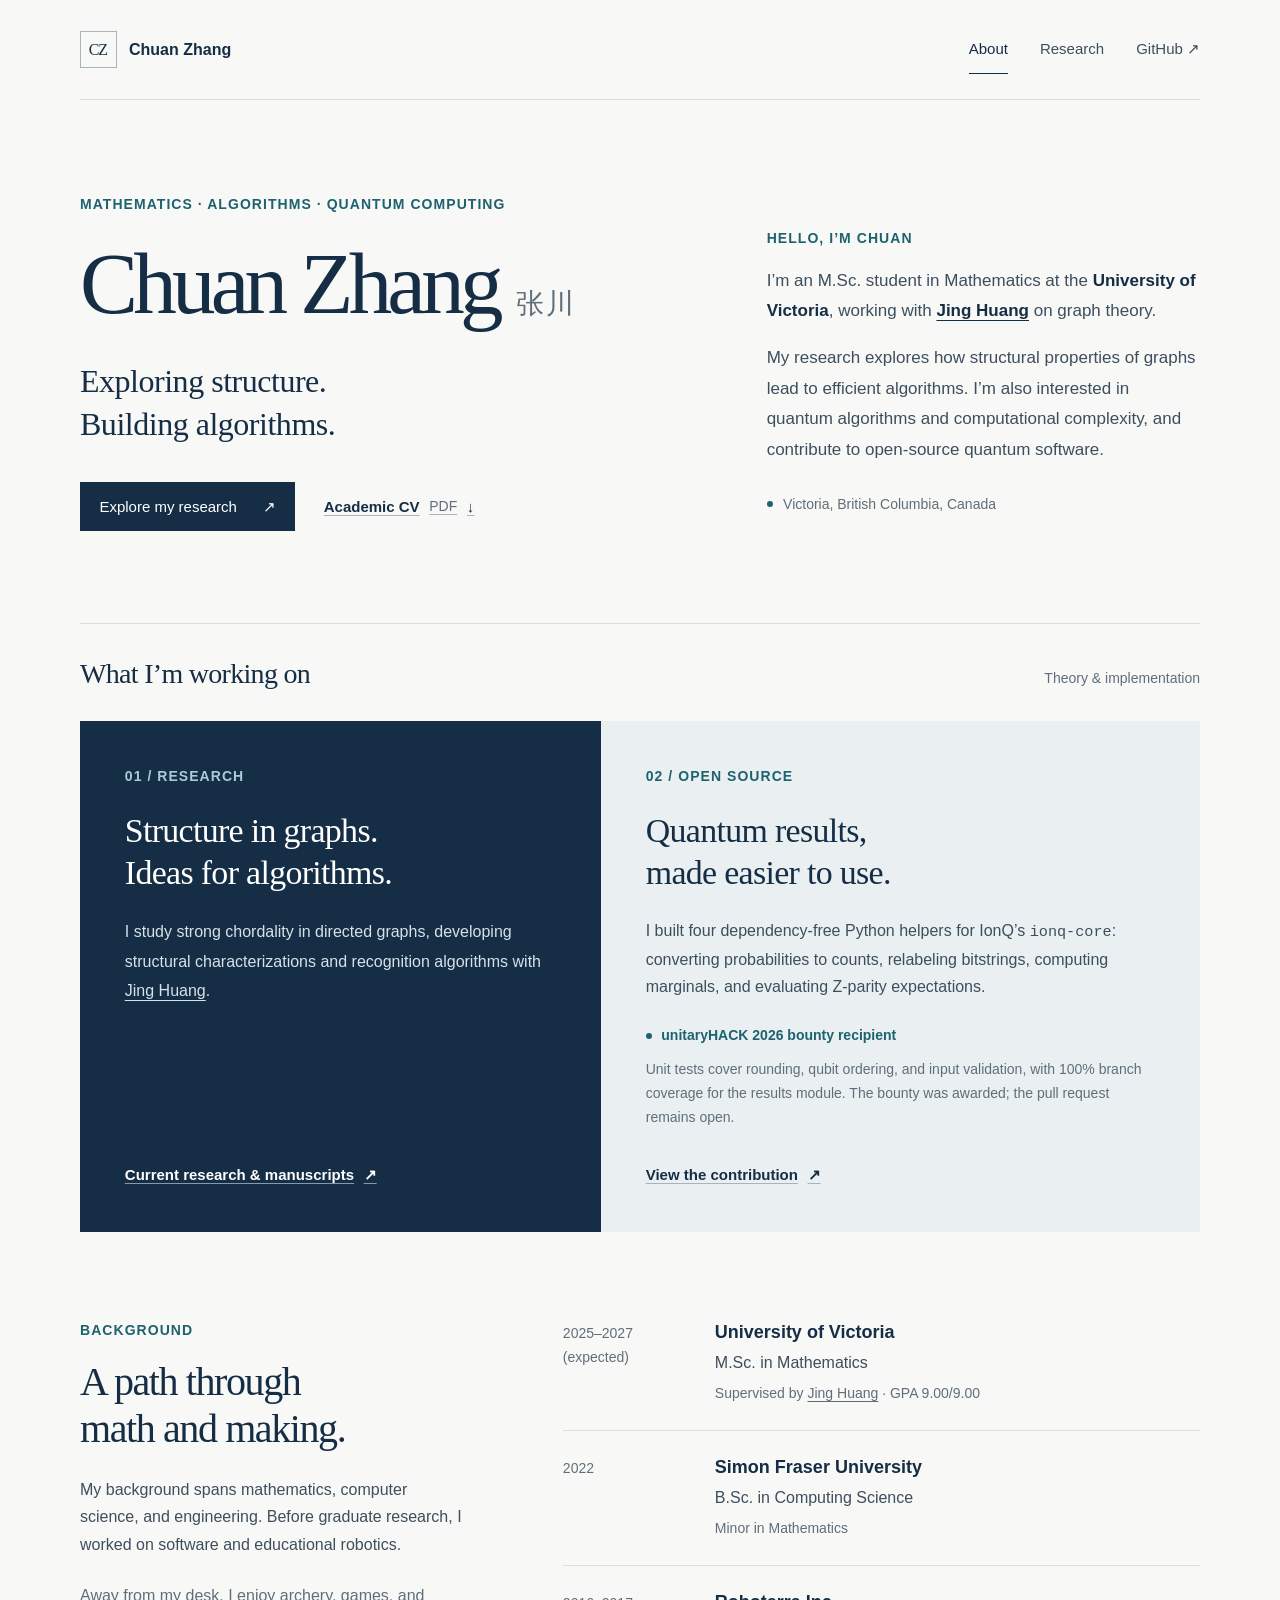
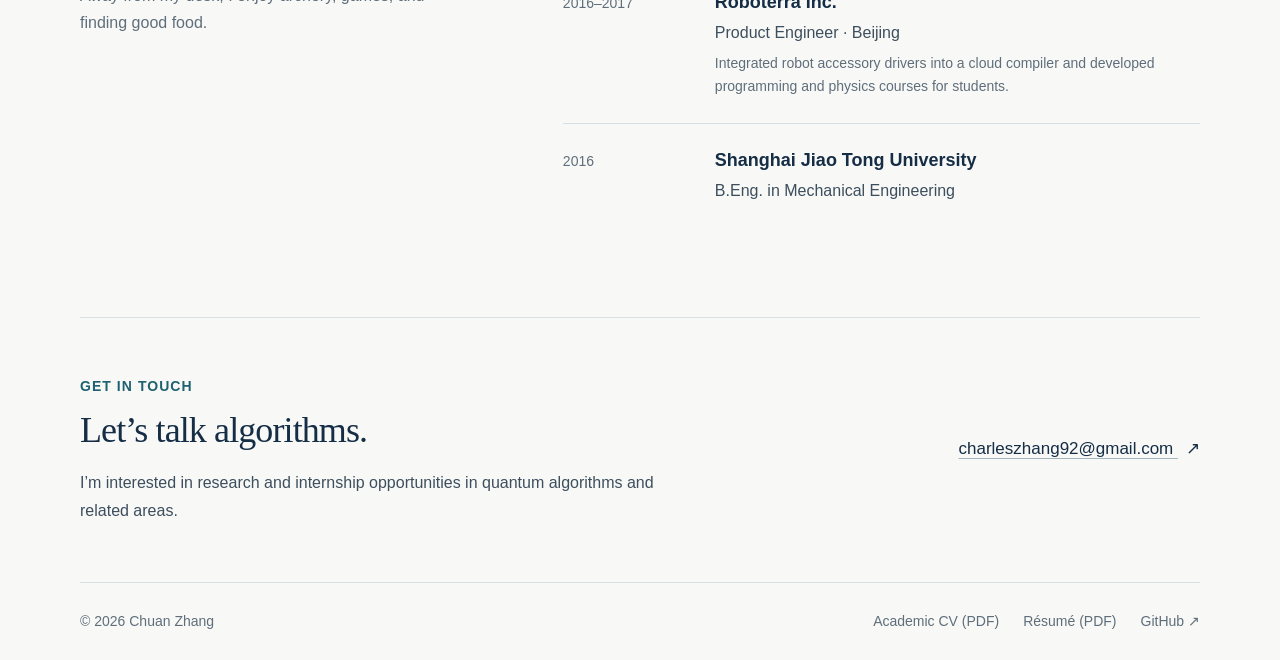
==== commit 20b0d77d: "Add 张川 to the homepage heading and remove decorative period" ====
--- a/index.html
+++ b/index.html
@@ -28,7 +28,7 @@
     <section class="hero wrap" aria-labelledby="intro-title">
       <div class="hero-main">
         <p class="eyebrow">Mathematics · Algorithms · Quantum computing</p>
-        <h1 id="intro-title">Chuan Zhang<span class="name-period">.</span></h1>
+        <h1 id="intro-title">Chuan Zhang <span class="name-zh" lang="zh-Hans">张川</span></h1>
         <p class="hero-statement">Exploring structure.<br>Building algorithms.</p>
         <div class="hero-actions">
           <a class="button" href="research.html">Explore my research <span aria-hidden="true">↗</span></a>
--- a/styles.css
+++ b/styles.css
@@ -33,7 +33,8 @@
 .site-header nav a:hover, .site-header nav a[aria-current="page"] { color: var(--ink); border-bottom-color: var(--ink); }
 .eyebrow { margin-bottom: 1.4rem; color: var(--accent); font-size: .875rem; font-weight: 600; letter-spacing: .075em; text-transform: uppercase; line-height: 1.55; }
 .hero { display: grid; grid-template-columns: 1.4fr 1fr; align-items: center; gap: 5rem; padding-block: 94px 92px; }
-.hero h1 { font-size: clamp(3.5rem, 6.8vw, 6rem); line-height: 1.05; letter-spacing: -.055em; white-space: nowrap; }
+.hero h1 { font-size: clamp(3.5rem, 6.8vw, 6rem); line-height: 1.05; letter-spacing: -.055em; white-space: normal; }
+.name-zh { display: inline-block; font-family: "Songti SC", "Noto Serif CJK SC", SimSun, serif; font-size: clamp(1.35rem, 2.2vw, 2rem); font-weight: 400; letter-spacing: .08em; color: var(--muted); white-space: nowrap; }
 .name-period { color: var(--accent); }
 .hero-statement { margin-top: 1.9rem; color: var(--ink); font-family: var(--serif); font-size: clamp(1.7rem, 2.5vw, 2.25rem); line-height: 1.35; letter-spacing: -.015em; }
 .hero-actions { margin-top: 2.25rem; display: flex; flex-wrap: wrap; align-items: center; gap: 1.8rem; }
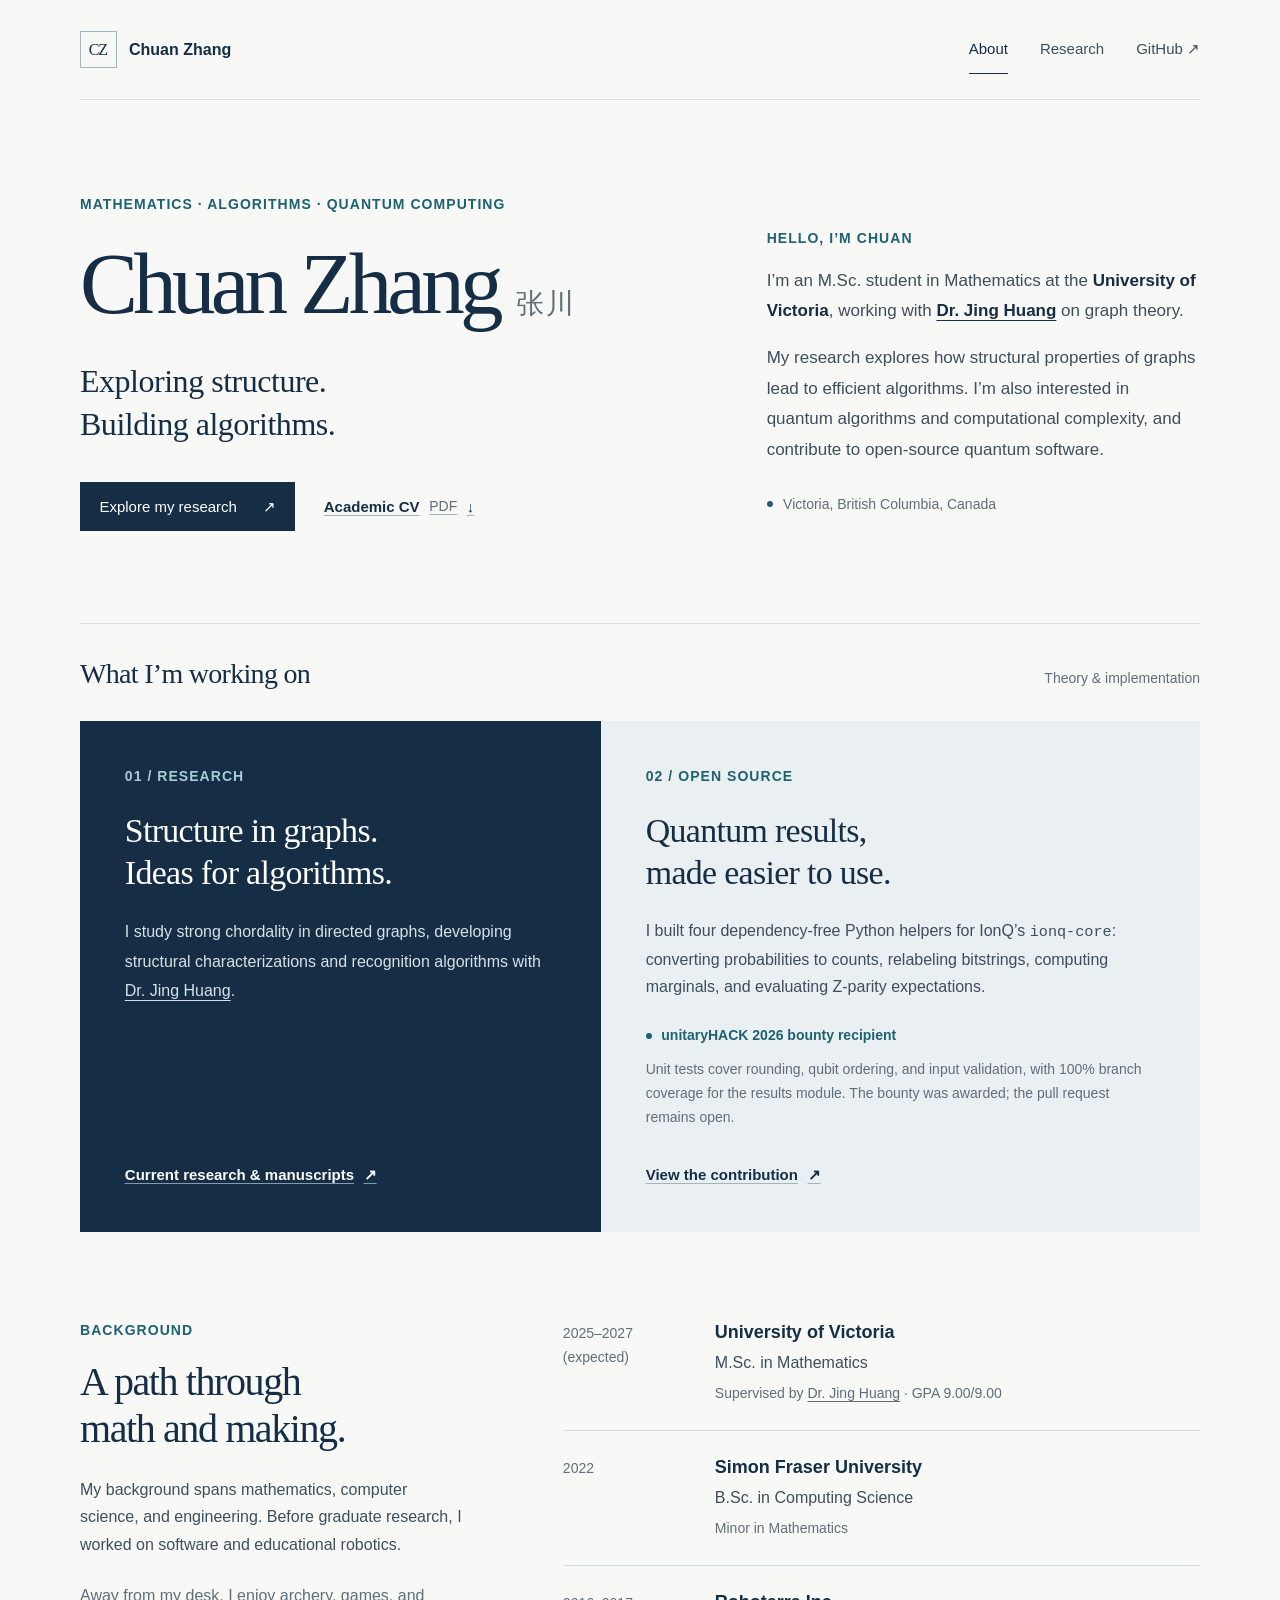
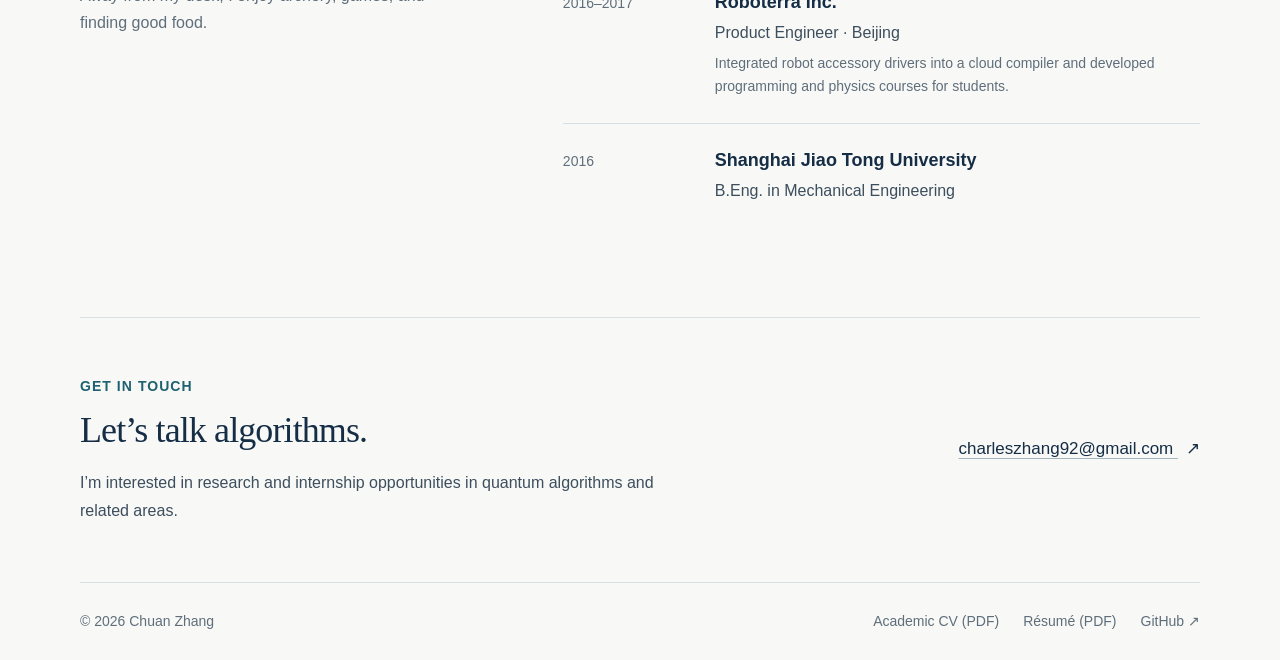
==== commit d7d689be: "Use Dr. Jing Huang in advisor introductions" ====
--- a/index.html
+++ b/index.html
@@ -37,7 +37,7 @@
       </div>
       <div class="hero-bio">
         <p class="eyebrow">Hello, I’m Chuan</p>
-        <p>I’m an M.Sc. student in Mathematics at the <strong>University of Victoria</strong>, working with <strong><a href="https://web.uvic.ca/~huangj/">Jing Huang</a></strong> on graph theory.</p>
+        <p>I’m an M.Sc. student in Mathematics at the <strong>University of Victoria</strong>, working with <strong><a href="https://web.uvic.ca/~huangj/">Dr. Jing Huang</a></strong> on graph theory.</p>
         <p>My research explores how structural properties of graphs lead to efficient algorithms. I’m also interested in quantum algorithms and computational complexity, and contribute to open-source quantum software.</p>
         <div class="location"><span class="location-dot" aria-hidden="true"></span>Victoria, British Columbia, Canada</div>
       </div>
@@ -49,7 +49,7 @@
           <div>
             <p class="eyebrow">01 / Research</p>
             <h3>Structure in graphs.<br>Ideas for algorithms.</h3>
-            <p>I study strong chordality in directed graphs, developing structural characterizations and recognition algorithms with <a href="https://web.uvic.ca/~huangj/">Jing Huang</a>.</p>
+            <p>I study strong chordality in directed graphs, developing structural characterizations and recognition algorithms with <a href="https://web.uvic.ca/~huangj/">Dr. Jing Huang</a>.</p>
           </div>
           <a class="light-link" href="research.html">Current research & manuscripts <span aria-hidden="true">↗</span></a>
         </article>
@@ -73,7 +73,7 @@
         <p class="personal-note">Away from my desk, I enjoy archery, games, and finding good food.</p>
       </div>
       <div class="timeline">
-        <article class="timeline-item"><span class="timeline-date">2025–2027 <span>(expected)</span></span><div><h3>University of Victoria</h3><p>M.Sc. in Mathematics</p><p class="small-copy">Supervised by <a href="https://web.uvic.ca/~huangj/">Jing Huang</a> · GPA 9.00/9.00</p></div></article>
+        <article class="timeline-item"><span class="timeline-date">2025–2027 <span>(expected)</span></span><div><h3>University of Victoria</h3><p>M.Sc. in Mathematics</p><p class="small-copy">Supervised by <a href="https://web.uvic.ca/~huangj/">Dr. Jing Huang</a> · GPA 9.00/9.00</p></div></article>
         <article class="timeline-item"><span class="timeline-date">2022</span><div><h3>Simon Fraser University</h3><p>B.Sc. in Computing Science</p><p class="small-copy">Minor in Mathematics</p></div></article>
         <article class="timeline-item"><span class="timeline-date">2016–2017</span><div><h3>Roboterra Inc.</h3><p>Product Engineer · Beijing</p><p class="small-copy">Integrated robot accessory drivers into a cloud compiler and developed programming and physics courses for students.</p></div></article>
         <article class="timeline-item"><span class="timeline-date">2016</span><div><h3>Shanghai Jiao Tong University</h3><p>B.Eng. in Mechanical Engineering</p></div></article>
